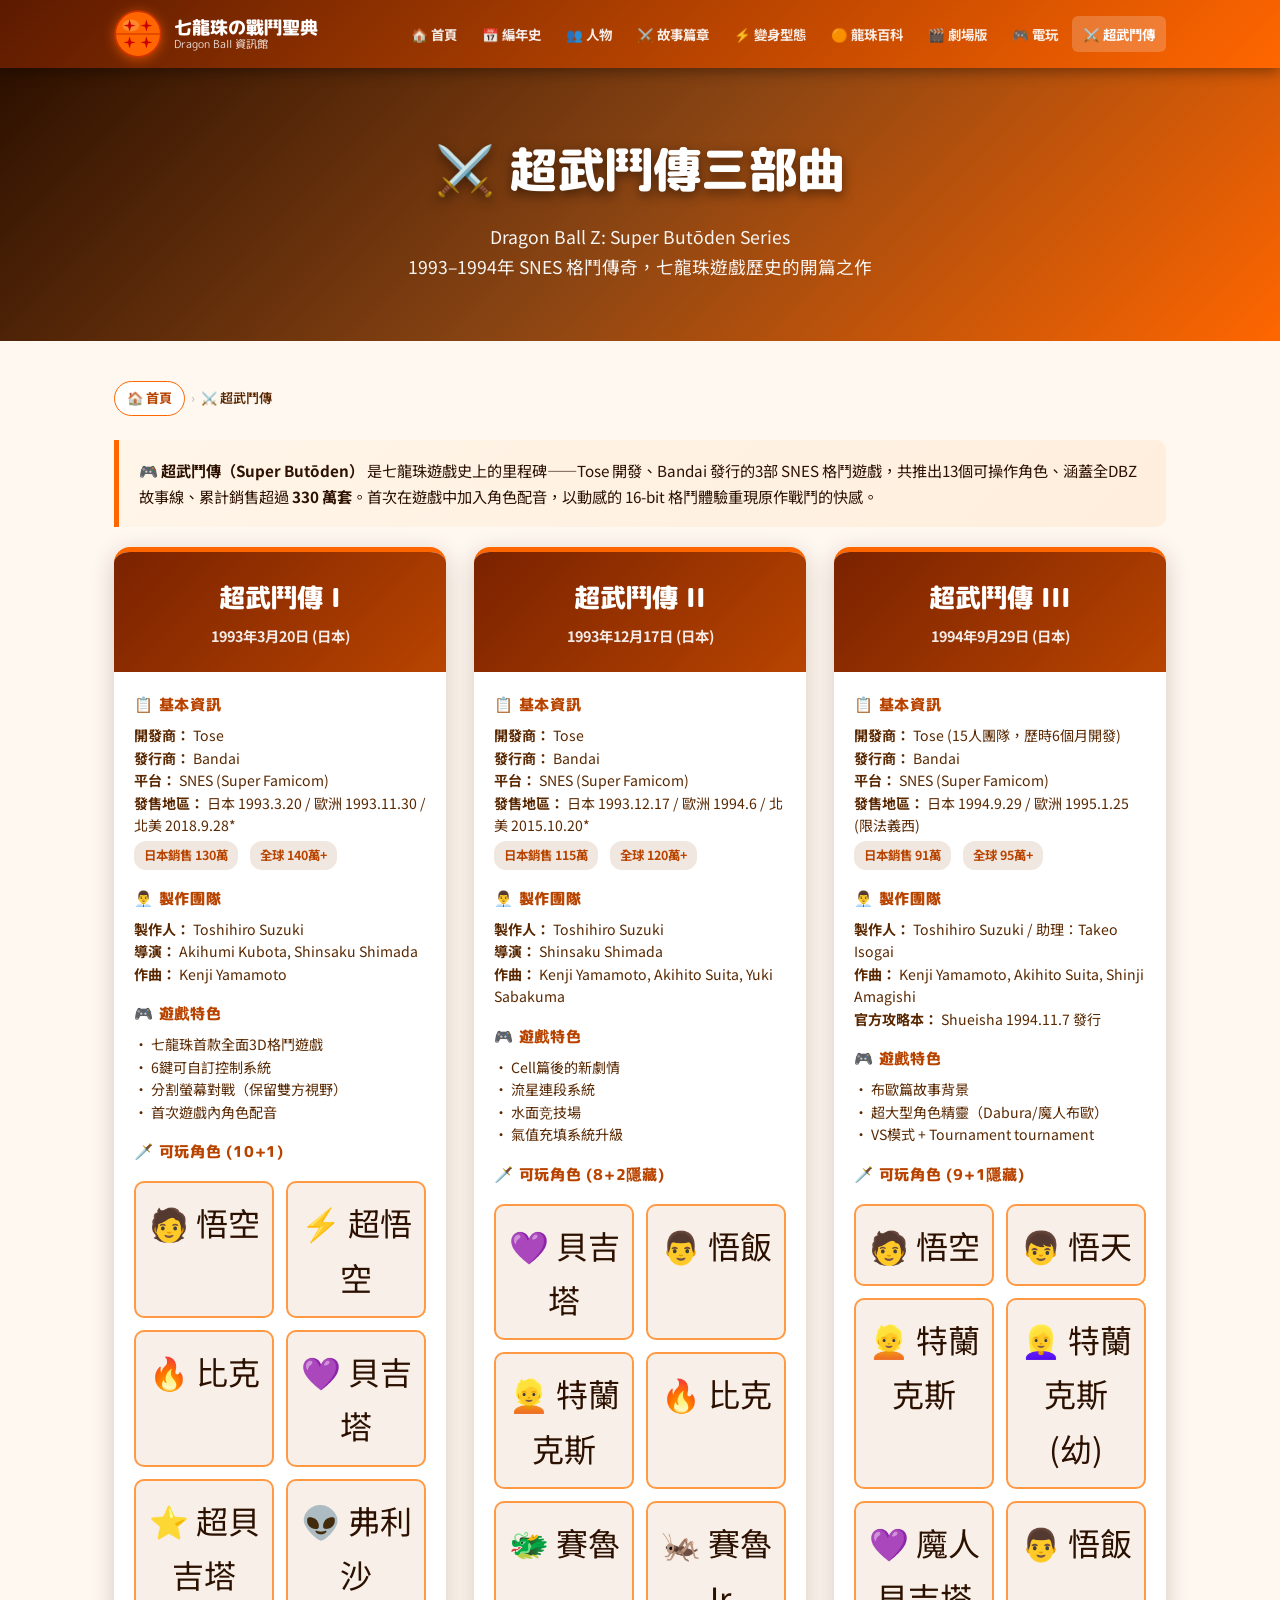
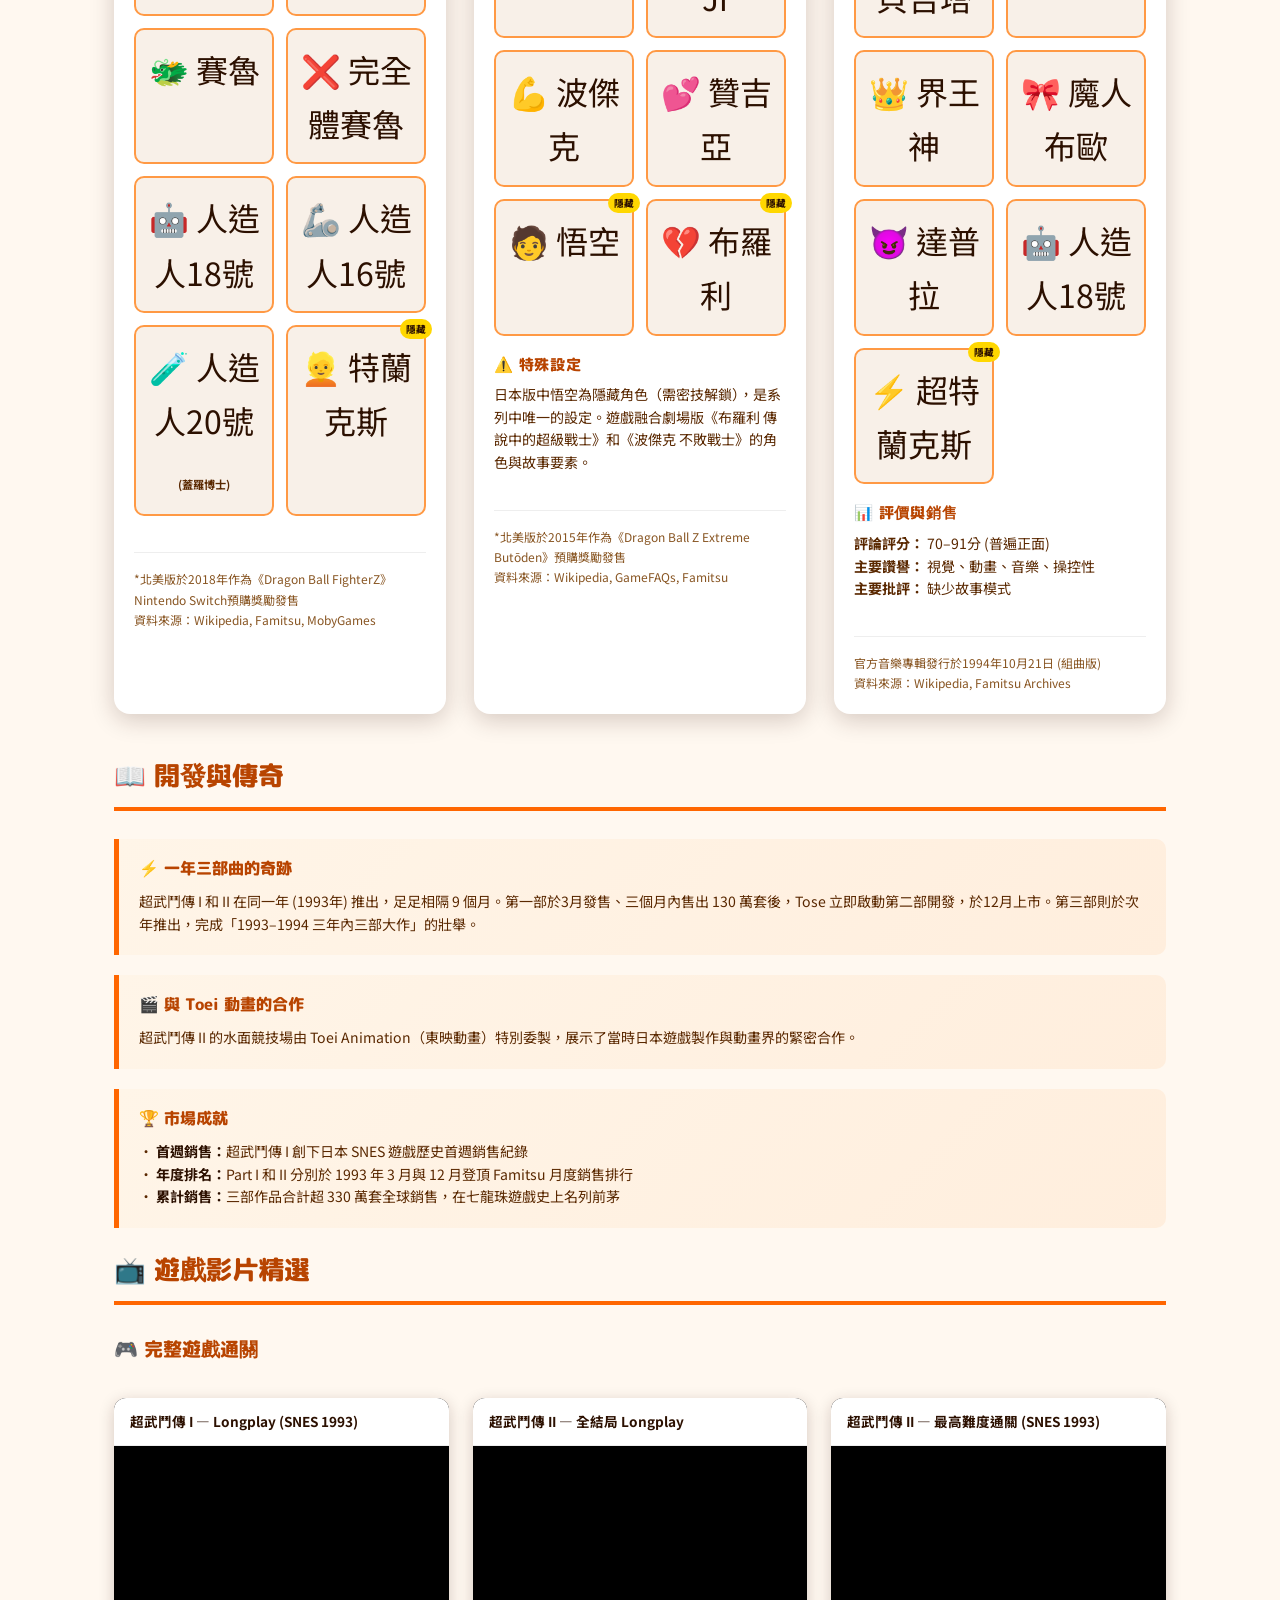
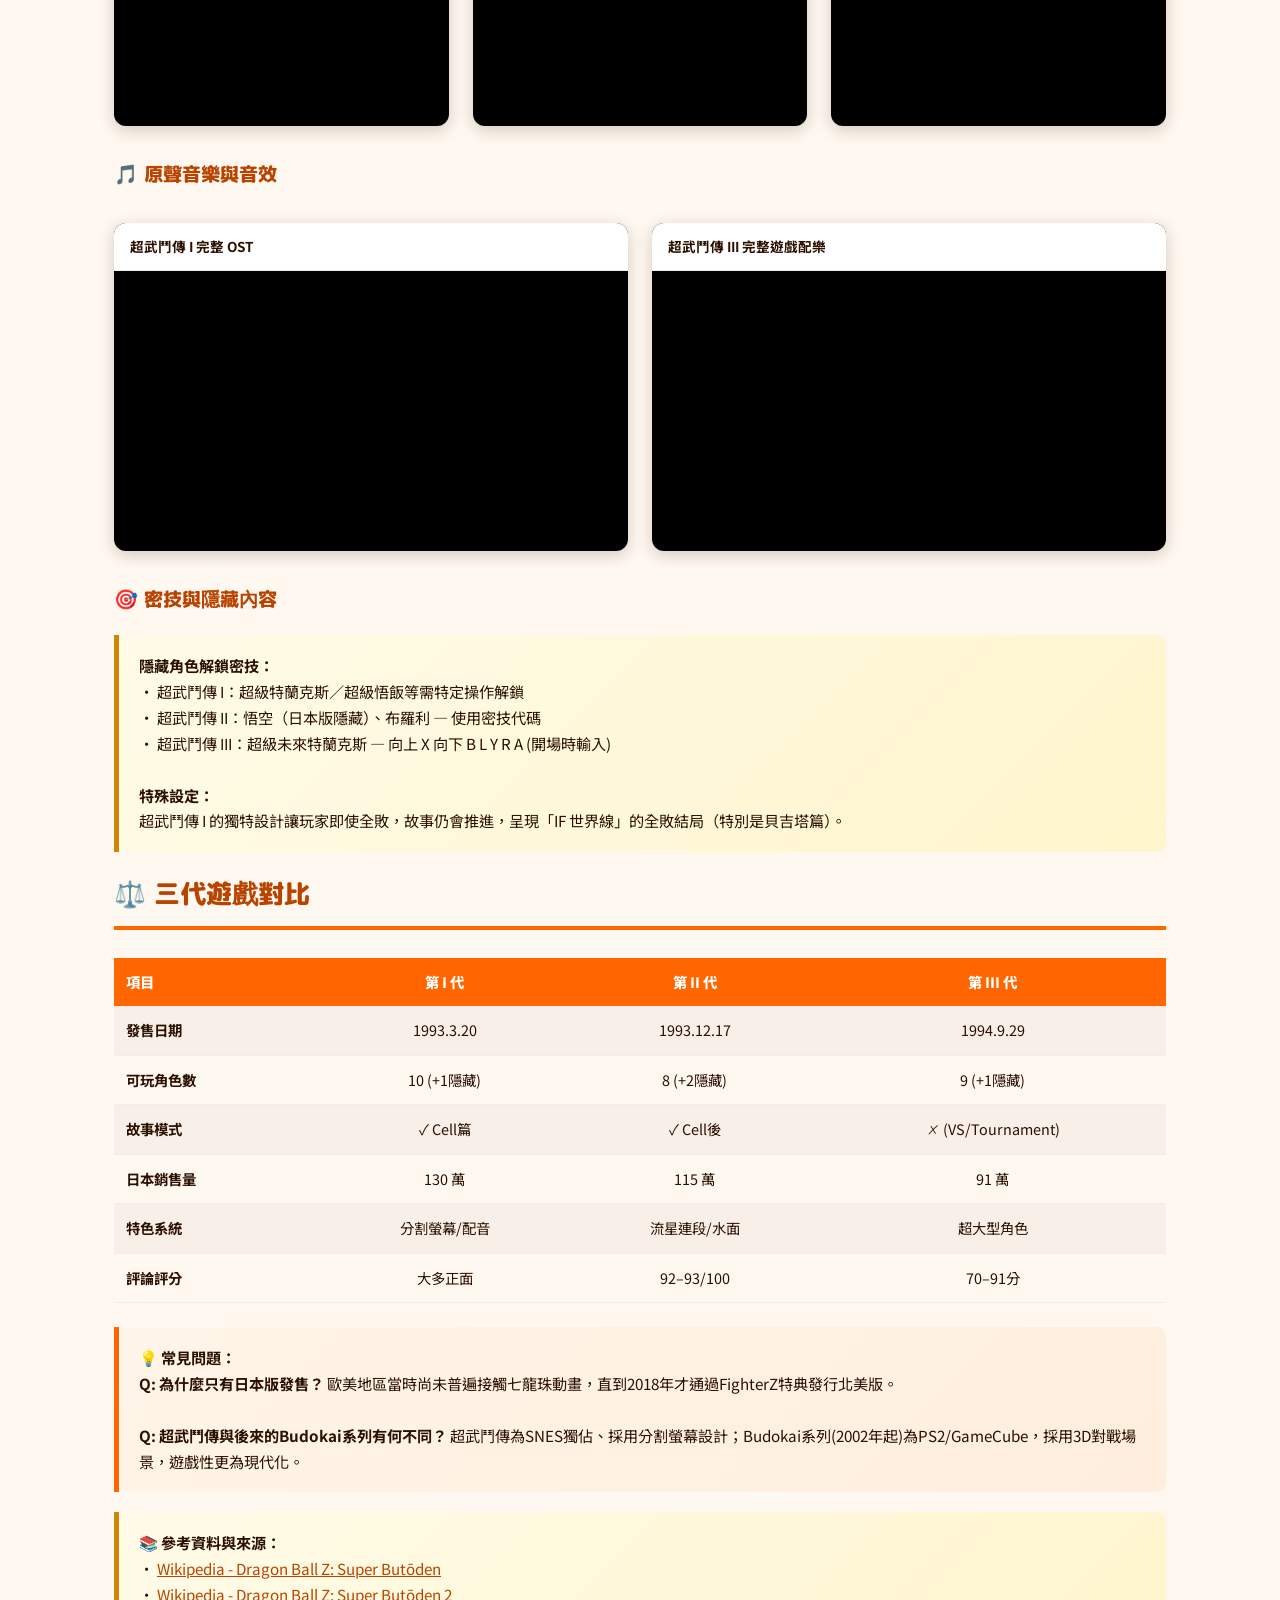
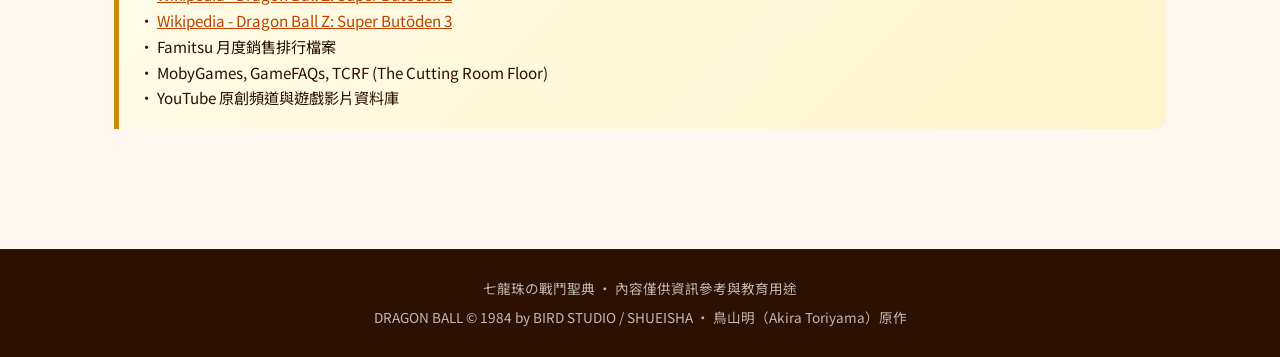
==== butoden.html @ 15d100c4 "Add Super Butōden series page: 超武鬥傳1-3代完整介紹 新增內容： - butoden.html：超武鬥傳三部曲 (I/II/III) 詳細介紹頁面   * 三代遊戲完" ====
<!DOCTYPE html>
<html lang="zh-TW">
<head>
<meta charset="UTF-8">
<link rel="icon" type="image/svg+xml" href="favicon.svg">
<meta name="viewport" content="width=device-width, initial-scale=1.0">
<title>超武鬥傳 · 七龍珠の戰鬥聖典</title>
<link rel="stylesheet" href="css/style.css">
<style>
  .butoden-header {
    background: linear-gradient(135deg, #2c1000 0%, #8B4513 50%, #FF6600 100%);
    padding: 60px 24px;
    text-align: center;
    color: white;
  }

  .butoden-header h1 {
    font-family: 'M PLUS Rounded 1c', sans-serif;
    font-size: 3rem;
    font-weight: 800;
    margin-bottom: 12px;
    text-shadow: 0 4px 12px rgba(0,0,0,0.5);
  }

  .butoden-header p {
    font-size: 1.1rem;
    opacity: 0.95;
    max-width: 700px;
    margin: 0 auto;
  }

  .game-series-grid {
    display: grid;
    grid-template-columns: repeat(auto-fit, minmax(320px, 1fr));
    gap: 28px;
    margin-bottom: 40px;
  }

  .butoden-card {
    background: white;
    border-radius: 16px;
    overflow: hidden;
    box-shadow: 0 6px 24px var(--shadow);
    transition: transform 0.3s, box-shadow 0.3s;
    display: flex;
    flex-direction: column;
    border-top: 5px solid var(--orange);
  }

  .butoden-card:hover {
    transform: translateY(-8px);
    box-shadow: 0 16px 40px var(--shadow-deep);
  }

  .butoden-card-header {
    background: linear-gradient(135deg, var(--orange-deep) 0%, var(--orange-dark) 100%);
    color: white;
    padding: 24px 20px;
    text-align: center;
  }

  .butoden-card-header h2 {
    font-family: 'M PLUS Rounded 1c', sans-serif;
    font-size: 1.6rem;
    font-weight: 800;
    margin-bottom: 4px;
  }

  .butoden-card-year {
    font-size: 0.9rem;
    opacity: 0.9;
    font-weight: 700;
  }

  .butoden-card-body {
    padding: 20px;
    flex: 1;
    display: flex;
    flex-direction: column;
  }

  .card-section {
    margin-bottom: 16px;
  }

  .card-section h3 {
    font-size: 0.95rem;
    font-weight: 800;
    color: var(--orange-dark);
    margin-bottom: 6px;
    text-transform: uppercase;
    letter-spacing: 0.05em;
    font-family: 'M PLUS Rounded 1c', sans-serif;
  }

  .card-section p {
    font-size: 0.88rem;
    color: var(--text-mid);
    line-height: 1.6;
    margin: 0;
  }

  .card-stats {
    display: flex;
    gap: 12px;
    flex-wrap: wrap;
    margin-top: 4px;
  }

  .stat-badge {
    display: inline-block;
    background: #f0e8e0;
    padding: 4px 10px;
    border-radius: 12px;
    font-size: 0.78rem;
    font-weight: 700;
    color: var(--orange-dark);
  }

  .character-grid {
    display: grid;
    grid-template-columns: repeat(auto-fill, minmax(140px, 1fr));
    gap: 12px;
    margin-top: 16px;
  }

  .character-tile {
    background: #f8f0e8;
    border: 2px solid var(--orange-light);
    border-radius: 10px;
    padding: 12px;
    text-align: center;
    font-size: 2rem;
    transition: all 0.2s;
    position: relative;
  }

  .character-tile:hover {
    background: var(--orange-light);
    transform: scale(1.05);
  }

  .character-name {
    font-size: 0.7rem;
    color: var(--text-mid);
    margin-top: 6px;
    font-weight: 700;
    word-break: break-word;
  }

  .hidden-badge {
    position: absolute;
    top: -8px;
    right: -8px;
    background: var(--gold);
    color: #2c1000;
    font-size: 0.6rem;
    padding: 2px 6px;
    border-radius: 10px;
    font-weight: 800;
  }

  .youtube-grid {
    display: grid;
    grid-template-columns: repeat(auto-fit, minmax(300px, 1fr));
    gap: 24px;
    margin: 32px 0;
  }

  .video-frame {
    border-radius: 12px;
    overflow: hidden;
    box-shadow: 0 4px 16px var(--shadow);
    background: #000;
  }

  .video-frame iframe {
    width: 100%;
    height: 280px;
    border: none;
    display: block;
  }

  .video-label {
    background: white;
    padding: 12px 16px;
    font-size: 0.85rem;
    color: var(--text);
    font-weight: 700;
    border-bottom: 1px solid #eee;
  }

  .dev-info {
    background: linear-gradient(135deg, #fff5e8 0%, #ffeedd 100%);
    border-left: 5px solid var(--orange);
    border-radius: 0 10px 10px 0;
    padding: 16px 20px;
    margin: 20px 0;
  }

  .dev-info h3 {
    font-family: 'M PLUS Rounded 1c', sans-serif;
    font-size: 1rem;
    font-weight: 800;
    color: var(--orange-dark);
    margin-bottom: 8px;
  }

  .dev-info p {
    font-size: 0.88rem;
    color: var(--text-mid);
    margin: 4px 0;
    line-height: 1.6;
  }

  .dev-info strong {
    color: var(--text);
  }

  .source-note {
    font-size: 0.75rem;
    color: var(--text-light);
    margin-top: 20px;
    padding-top: 16px;
    border-top: 1px solid #eee;
  }
</style>
</head>
<body>

<header class="site-header">
  <div class="header-inner">
    <a href="index.html" class="site-logo">
      <div class="logo-icon"></div>
      <div class="logo-text">七龍珠の戰鬥聖典<div class="logo-sub">Dragon Ball 資訊館</div></div>
    </a>
    <nav class="site-nav">
      <a href="index.html">🏠 首頁</a>
      <a href="chronicle.html">📅 編年史</a>
      <a href="characters.html">👥 人物</a>
      <a href="saga.html">⚔️ 故事篇章</a>
      <a href="transformations.html">⚡ 變身型態</a>
      <a href="dragonballs.html">🟠 龍珠百科</a>
      <a href="movies.html">🎬 劇場版</a>
      <a href="games.html">🎮 電玩</a>
      <a href="butoden.html" class="active">⚔️ 超武鬥傳</a>
    </nav>
  </div>
</header>

<div class="butoden-header">
  <h1>⚔️ 超武鬥傳三部曲</h1>
  <p>Dragon Ball Z: Super Butōden Series<br>
  1993–1994年 SNES 格鬥傳奇，七龍珠遊戲歷史的開篇之作</p>
</div>

<div class="content-wrap">
  <div class="breadcrumb">
    <a href="index.html">🏠 首頁</a>
    <span class="breadcrumb-sep">›</span>
    <span class="breadcrumb-cur">⚔️ 超武鬥傳</span>
  </div>

  <div class="highlight-box">
    <p>🎮 <strong>超武鬥傳（Super Butōden）</strong> 是七龍珠遊戲史上的里程碑——Tose 開發、Bandai 發行的3部 SNES 格鬥遊戲，共推出13個可操作角色、涵蓋全DBZ故事線、累計銷售超過 <strong>330 萬套</strong>。首次在遊戲中加入角色配音，以動感的 16-bit 格鬥體驗重現原作戰鬥的快感。</p>
  </div>

  <!-- ── 三部曲卡片 ── -->
  <div class="game-series-grid">

    <!-- 超武鬥傳 1 -->
    <div class="butoden-card">
      <div class="butoden-card-header">
        <h2>超武鬥傳 I</h2>
        <div class="butoden-card-year">1993年3月20日 (日本)</div>
      </div>
      <div class="butoden-card-body">

        <div class="card-section">
          <h3>📋 基本資訊</h3>
          <p><strong>開發商：</strong> Tose</p>
          <p><strong>發行商：</strong> Bandai</p>
          <p><strong>平台：</strong> SNES (Super Famicom)</p>
          <p><strong>發售地區：</strong> 日本 1993.3.20 / 歐洲 1993.11.30 / 北美 2018.9.28*</p>
          <div class="card-stats">
            <span class="stat-badge">日本銷售 130萬</span>
            <span class="stat-badge">全球 140萬+</span>
          </div>
        </div>

        <div class="card-section">
          <h3>👨‍💼 製作團隊</h3>
          <p><strong>製作人：</strong> Toshihiro Suzuki</p>
          <p><strong>導演：</strong> Akihumi Kubota, Shinsaku Shimada</p>
          <p><strong>作曲：</strong> Kenji Yamamoto</p>
        </div>

        <div class="card-section">
          <h3>🎮 遊戲特色</h3>
          <p>• 七龍珠首款全面3D格鬥遊戲<br>
          • 6鍵可自訂控制系統<br>
          • 分割螢幕對戰（保留雙方視野）<br>
          • 首次遊戲內角色配音</p>
        </div>

        <div class="card-section">
          <h3>🗡️ 可玩角色 (10+1)</h3>
          <div class="character-grid">
            <div class="character-tile">🧑 悟空</div>
            <div class="character-tile">⚡ 超悟空</div>
            <div class="character-tile">🔥 比克</div>
            <div class="character-tile">💜 貝吉塔</div>
            <div class="character-tile">⭐ 超貝吉塔</div>
            <div class="character-tile">👽 弗利沙</div>
            <div class="character-tile">🐲 賽魯</div>
            <div class="character-tile">❌ 完全體賽魯</div>
            <div class="character-tile">🤖 人造人18號</div>
            <div class="character-tile">🦾 人造人16號</div>
            <div class="character-tile">🧪 人造人20號<br><span class="character-name">(蓋羅博士)</span></div>
            <div class="character-tile" style="position: relative;">
              👱 特蘭克斯
              <span class="hidden-badge">隱藏</span>
            </div>
          </div>
        </div>

        <div class="source-note">
          *北美版於2018年作為《Dragon Ball FighterZ》Nintendo Switch預購獎勵發售<br>
          資料來源：Wikipedia, Famitsu, MobyGames
        </div>
      </div>
    </div>

    <!-- 超武鬥傳 2 -->
    <div class="butoden-card">
      <div class="butoden-card-header">
        <h2>超武鬥傳 II</h2>
        <div class="butoden-card-year">1993年12月17日 (日本)</div>
      </div>
      <div class="butoden-card-body">

        <div class="card-section">
          <h3>📋 基本資訊</h3>
          <p><strong>開發商：</strong> Tose</p>
          <p><strong>發行商：</strong> Bandai</p>
          <p><strong>平台：</strong> SNES (Super Famicom)</p>
          <p><strong>發售地區：</strong> 日本 1993.12.17 / 歐洲 1994.6 / 北美 2015.10.20*</p>
          <div class="card-stats">
            <span class="stat-badge">日本銷售 115萬</span>
            <span class="stat-badge">全球 120萬+</span>
          </div>
        </div>

        <div class="card-section">
          <h3>👨‍💼 製作團隊</h3>
          <p><strong>製作人：</strong> Toshihiro Suzuki</p>
          <p><strong>導演：</strong> Shinsaku Shimada</p>
          <p><strong>作曲：</strong> Kenji Yamamoto, Akihito Suita, Yuki Sabakuma</p>
        </div>

        <div class="card-section">
          <h3>🎮 遊戲特色</h3>
          <p>• Cell篇後的新劇情<br>
          • 流星連段系統<br>
          • 水面竞技場<br>
          • 氣值充填系統升級</p>
        </div>

        <div class="card-section">
          <h3>🗡️ 可玩角色 (8+2隱藏)</h3>
          <div class="character-grid">
            <div class="character-tile">💜 貝吉塔</div>
            <div class="character-tile">👨 悟飯</div>
            <div class="character-tile">👱 特蘭克斯</div>
            <div class="character-tile">🔥 比克</div>
            <div class="character-tile">🐲 賽魯</div>
            <div class="character-tile">🦗 賽魯Jr</div>
            <div class="character-tile">💪 波傑克</div>
            <div class="character-tile">💕 贊吉亞</div>
            <div class="character-tile" style="position: relative;">
              🧑 悟空
              <span class="hidden-badge">隱藏</span>
            </div>
            <div class="character-tile" style="position: relative;">
              💔 布羅利
              <span class="hidden-badge">隱藏</span>
            </div>
          </div>
        </div>

        <div class="card-section">
          <h3>⚠️ 特殊設定</h3>
          <p>日本版中悟空為隱藏角色（需密技解鎖），是系列中唯一的設定。遊戲融合劇場版《布羅利 傳說中的超級戰士》和《波傑克 不敗戰士》的角色與故事要素。</p>
        </div>

        <div class="source-note">
          *北美版於2015年作為《Dragon Ball Z Extreme Butōden》預購獎勵發售<br>
          資料來源：Wikipedia, GameFAQs, Famitsu
        </div>
      </div>
    </div>

    <!-- 超武鬥傳 3 -->
    <div class="butoden-card">
      <div class="butoden-card-header">
        <h2>超武鬥傳 III</h2>
        <div class="butoden-card-year">1994年9月29日 (日本)</div>
      </div>
      <div class="butoden-card-body">

        <div class="card-section">
          <h3>📋 基本資訊</h3>
          <p><strong>開發商：</strong> Tose (15人團隊，歷時6個月開發)</p>
          <p><strong>發行商：</strong> Bandai</p>
          <p><strong>平台：</strong> SNES (Super Famicom)</p>
          <p><strong>發售地區：</strong> 日本 1994.9.29 / 歐洲 1995.1.25 (限法義西)</p>
          <div class="card-stats">
            <span class="stat-badge">日本銷售 91萬</span>
            <span class="stat-badge">全球 95萬+</span>
          </div>
        </div>

        <div class="card-section">
          <h3>👨‍💼 製作團隊</h3>
          <p><strong>製作人：</strong> Toshihiro Suzuki / 助理：Takeo Isogai</p>
          <p><strong>作曲：</strong> Kenji Yamamoto, Akihito Suita, Shinji Amagishi</p>
          <p><strong>官方攻略本：</strong> Shueisha 1994.11.7 發行</p>
        </div>

        <div class="card-section">
          <h3>🎮 遊戲特色</h3>
          <p>• 布歐篇故事背景<br>
          • 超大型角色精靈（Dabura/魔人布歐）<br>
          • VS模式 + Tournament tournament</p>
        </div>

        <div class="card-section">
          <h3>🗡️ 可玩角色 (9+1隱藏)</h3>
          <div class="character-grid">
            <div class="character-tile">🧑 悟空</div>
            <div class="character-tile">👦 悟天</div>
            <div class="character-tile">👱 特蘭克斯</div>
            <div class="character-tile">👱‍♀️ 特蘭克斯(幼)</div>
            <div class="character-tile">💜 魔人貝吉塔</div>
            <div class="character-tile">👨 悟飯</div>
            <div class="character-tile">👑 界王神</div>
            <div class="character-tile">🎀 魔人布歐</div>
            <div class="character-tile">😈 達普拉</div>
            <div class="character-tile">🤖 人造人18號</div>
            <div class="character-tile" style="position: relative;">
              ⚡ 超特蘭克斯
              <span class="hidden-badge">隱藏</span>
            </div>
          </div>
        </div>

        <div class="card-section">
          <h3>📊 評價與銷售</h3>
          <p><strong>評論評分：</strong> 70–91分 (普遍正面)<br>
          <strong>主要讚譽：</strong> 視覺、動畫、音樂、操控性<br>
          <strong>主要批評：</strong> 缺少故事模式</p>
        </div>

        <div class="source-note">
          官方音樂專輯發行於1994年10月21日 (組曲版)</br>
          資料來源：Wikipedia, Famitsu Archives
        </div>
      </div>
    </div>

  </div>

  <!-- ── 開發歷史 ── -->
  <h2 class="section-title">📖 開發與傳奇</h2>

  <div class="dev-info">
    <h3>⚡ 一年三部曲的奇跡</h3>
    <p>超武鬥傳 I 和 II 在同一年 (1993年) 推出，足足相隔 9 個月。第一部於3月發售、三個月內售出 130 萬套後，Tose 立即啟動第二部開發，於12月上市。第三部則於次年推出，完成「1993–1994 三年內三部大作」的壯舉。</p>
  </div>

  <div class="dev-info">
    <h3>🎬 與 Toei 動畫的合作</h3>
    <p>超武鬥傳 II 的水面競技場由 Toei Animation（東映動畫）特別委製，展示了當時日本遊戲製作與動畫界的緊密合作。</p>
  </div>

  <div class="dev-info">
    <h3>🏆 市場成就</h3>
    <p>• <strong>首週銷售：</strong>超武鬥傳 I 創下日本 SNES 遊戲歷史首週銷售紀錄<br>
    • <strong>年度排名：</strong>Part I 和 II 分別於 1993 年 3 月與 12 月登頂 Famitsu 月度銷售排行<br>
    • <strong>累計銷售：</strong>三部作品合計超 330 萬套全球銷售，在七龍珠遊戲史上名列前茅</p>
  </div>

  <!-- ── YouTube 內容集錦 ── -->
  <h2 class="section-title">📺 遊戲影片精選</h2>

  <h3 style="color: var(--orange-dark); margin-top: 24px; margin-bottom: 20px; font-size: 1.2rem; font-weight: 800; font-family: 'M PLUS Rounded 1c', sans-serif;">🎮 完整遊戲通關</h3>
  <div class="youtube-grid">
    <div class="video-frame">
      <div class="video-label">超武鬥傳 I — Longplay (SNES 1993)</div>
      <iframe src="https://www.youtube.com/embed/hd9WpIw0m4A" allowfullscreen="" loading="lazy"></iframe>
    </div>
    <div class="video-frame">
      <div class="video-label">超武鬥傳 II — 全結局 Longplay</div>
      <iframe src="https://www.youtube.com/embed/OfUMkjT5rdw" allowfullscreen="" loading="lazy"></iframe>
    </div>
    <div class="video-frame">
      <div class="video-label">超武鬥傳 II — 最高難度通關 (SNES 1993)</div>
      <iframe src="https://www.youtube.com/embed/Cqp5C5POeCw" allowfullscreen="" loading="lazy"></iframe>
    </div>
  </div>

  <h3 style="color: var(--orange-dark); margin-top: 32px; margin-bottom: 20px; font-size: 1.2rem; font-weight: 800; font-family: 'M PLUS Rounded 1c', sans-serif;">🎵 原聲音樂與音效</h3>
  <div class="youtube-grid">
    <div class="video-frame">
      <div class="video-label">超武鬥傳 I 完整 OST</div>
      <iframe src="https://www.youtube.com/embed/vi3HpzX1uLI" allowfullscreen="" loading="lazy"></iframe>
    </div>
    <div class="video-frame">
      <div class="video-label">超武鬥傳 III 完整遊戲配樂</div>
      <iframe src="https://www.youtube.com/playlist?list=PLhPt7n-ALrSAY9E5TZO50PSIAXJHujbZs" allowfullscreen="" loading="lazy"></iframe>
    </div>
  </div>

  <h3 style="color: var(--orange-dark); margin-top: 32px; margin-bottom: 20px; font-size: 1.2rem; font-weight: 800; font-family: 'M PLUS Rounded 1c', sans-serif;">🎯 密技與隱藏內容</h3>
  <div class="highlight-box gold">
    <p><strong>隱藏角色解鎖密技：</strong><br>
    • 超武鬥傳 I：超級特蘭克斯／超級悟飯等需特定操作解鎖<br>
    • 超武鬥傳 II：悟空（日本版隱藏）、布羅利 — 使用密技代碼<br>
    • 超武鬥傳 III：超級未來特蘭克斯 — 向上 X 向下 B L Y R A (開場時輸入)<br><br>
    <strong>特殊設定：</strong><br>
    超武鬥傳 I 的獨特設計讓玩家即使全敗，故事仍會推進，呈現「IF 世界線」的全敗結局（特別是貝吉塔篇）。</p>
  </div>

  <!-- ── 遊戲對比表 ── -->
  <h2 class="section-title">⚖️ 三代遊戲對比</h2>

  <div style="overflow-x: auto; margin: 24px 0;">
    <table style="width: 100%; border-collapse: collapse; font-size: 0.9rem;">
      <thead>
        <tr style="background: var(--orange); color: white;">
          <th style="padding: 12px; text-align: left; font-weight: 800;">項目</th>
          <th style="padding: 12px; text-align: center; font-weight: 800;">第 I 代</th>
          <th style="padding: 12px; text-align: center; font-weight: 800;">第 II 代</th>
          <th style="padding: 12px; text-align: center; font-weight: 800;">第 III 代</th>
        </tr>
      </thead>
      <tbody>
        <tr style="background: #f8f0e8; border-bottom: 1px solid #eee;">
          <td style="padding: 12px;"><strong>發售日期</strong></td>
          <td style="padding: 12px; text-align: center;">1993.3.20</td>
          <td style="padding: 12px; text-align: center;">1993.12.17</td>
          <td style="padding: 12px; text-align: center;">1994.9.29</td>
        </tr>
        <tr style="border-bottom: 1px solid #eee;">
          <td style="padding: 12px;"><strong>可玩角色數</strong></td>
          <td style="padding: 12px; text-align: center;">10 (+1隱藏)</td>
          <td style="padding: 12px; text-align: center;">8 (+2隱藏)</td>
          <td style="padding: 12px; text-align: center;">9 (+1隱藏)</td>
        </tr>
        <tr style="background: #f8f0e8; border-bottom: 1px solid #eee;">
          <td style="padding: 12px;"><strong>故事模式</strong></td>
          <td style="padding: 12px; text-align: center;">✓ Cell篇</td>
          <td style="padding: 12px; text-align: center;">✓ Cell後</td>
          <td style="padding: 12px; text-align: center;">✗ (VS/Tournament)</td>
        </tr>
        <tr style="border-bottom: 1px solid #eee;">
          <td style="padding: 12px;"><strong>日本銷售量</strong></td>
          <td style="padding: 12px; text-align: center;">130 萬</td>
          <td style="padding: 12px; text-align: center;">115 萬</td>
          <td style="padding: 12px; text-align: center;">91 萬</td>
        </tr>
        <tr style="background: #f8f0e8; border-bottom: 1px solid #eee;">
          <td style="padding: 12px;"><strong>特色系統</strong></td>
          <td style="padding: 12px; text-align: center;">分割螢幕/配音</td>
          <td style="padding: 12px; text-align: center;">流星連段/水面</td>
          <td style="padding: 12px; text-align: center;">超大型角色</td>
        </tr>
        <tr style="border-bottom: 1px solid #eee;">
          <td style="padding: 12px;"><strong>評論評分</strong></td>
          <td style="padding: 12px; text-align: center;">大多正面</td>
          <td style="padding: 12px; text-align: center;">92–93/100</td>
          <td style="padding: 12px; text-align: center;">70–91分</td>
        </tr>
      </tbody>
    </table>
  </div>

  <div class="highlight-box">
    <p>💡 <strong>常見問題：</strong><br>
    <strong>Q: 為什麼只有日本版發售？</strong> 歐美地區當時尚未普遍接觸七龍珠動畫，直到2018年才通過FighterZ特典發行北美版。<br><br>
    <strong>Q: 超武鬥傳與後來的Budokai系列有何不同？</strong> 超武鬥傳為SNES獨佔、採用分割螢幕設計；Budokai系列(2002年起)為PS2/GameCube，採用3D對戰場景，遊戲性更為現代化。</p>
  </div>

  <div class="highlight-box gold">
    <p>📚 <strong>參考資料與來源：</strong><br>
    • <a href="https://en.wikipedia.org/wiki/Dragon_Ball_Z:_Super_But%C5%8Dden" target="_blank" style="color: var(--orange-dark); text-decoration: underline;">Wikipedia - Dragon Ball Z: Super Butōden</a><br>
    • <a href="https://en.wikipedia.org/wiki/Dragon_Ball_Z:_Super_But%C5%8Dden_2" target="_blank" style="color: var(--orange-dark); text-decoration: underline;">Wikipedia - Dragon Ball Z: Super Butōden 2</a><br>
    • <a href="https://en.wikipedia.org/wiki/Dragon_Ball_Z:_Super_But%C5%8Dden_3" target="_blank" style="color: var(--orange-dark); text-decoration: underline;">Wikipedia - Dragon Ball Z: Super Butōden 3</a><br>
    • Famitsu 月度銷售排行檔案<br>
    • MobyGames, GameFAQs, TCRF (The Cutting Room Floor)<br>
    • YouTube 原創頻道與遊戲影片資料庫</p>
  </div>

</div><!-- end content-wrap -->

<footer>
  <p>七龍珠の戰鬥聖典 · 內容僅供資訊參考與教育用途</p>
  <p style="margin-top:6px">DRAGON BALL © 1984 by BIRD STUDIO / SHUEISHA · 鳥山明（Akira Toriyama）原作</p>
</footer>
</body>
</html>
---- css/style.css ----
@import url('https://fonts.googleapis.com/css2?family=M+PLUS+Rounded+1c:wght@400;700;800&family=Noto+Sans+TC:wght@300;400;700&display=swap');

:root {
  --orange: #FF6600;
  --orange-dark: #B84400;
  --orange-light: #FF9944;
  --orange-deep: #7A2200;
  --gold: #FFD700;
  --gold-dark: #CC8800;
  --red-btn: #CC2200;
  --ki-blue: #2299FF;
  --space-bg: #0A0014;
  --cream: #FFF8F0;
  --card-bg: #ffffff;
  --text: #2c1000;
  --text-mid: #5a2800;
  --text-light: #885522;
  --white: #ffffff;
  --shadow: rgba(44, 16, 0, 0.2);
  --shadow-deep: rgba(44, 16, 0, 0.45);
  --orange-glow: rgba(255, 102, 0, 0.5);
}

* { margin: 0; padding: 0; box-sizing: border-box; }

body {
  font-family: 'Noto Sans TC', 'M PLUS Rounded 1c', 'Microsoft JhengHei', sans-serif;
  background-color: var(--cream);
  color: var(--text);
  line-height: 1.7;
}

a { color: var(--orange-dark); text-decoration: none; }
a:hover { color: var(--orange); }

/* ── HEADER / NAV ─────────────────────────── */
.site-header {
  background: linear-gradient(135deg, #5c1a00 0%, var(--orange-dark) 55%, var(--orange) 100%);
  padding: 0;
  position: sticky;
  top: 0;
  z-index: 100;
  box-shadow: 0 3px 14px rgba(0,0,0,0.4);
}

.header-inner {
  max-width: 1100px;
  margin: 0 auto;
  display: flex;
  align-items: center;
  justify-content: space-between;
  padding: 0 24px;
}

.site-logo {
  display: flex;
  align-items: center;
  gap: 12px;
  padding: 10px 0;
  text-decoration: none;
}

.logo-icon {
  width: 48px;
  height: 48px;
  background-image: url('../favicon.svg');
  background-size: contain;
  background-position: center;
  background-repeat: no-repeat;
  flex-shrink: 0;
  filter: drop-shadow(0 2px 6px rgba(255,100,0,0.6));
}

.logo-text {
  font-family: 'M PLUS Rounded 1c', sans-serif;
  font-weight: 800;
  color: white;
  font-size: 1.15rem;
  line-height: 1.2;
}

.logo-sub {
  font-size: 0.7rem;
  opacity: 0.85;
  font-weight: 400;
}

.site-nav {
  display: flex;
  flex-wrap: wrap;
  gap: 3px;
}

.site-nav a {
  color: rgba(255,255,255,0.9);
  padding: 7px 11px;
  border-radius: 6px;
  font-size: 0.84rem;
  font-weight: 700;
  transition: all 0.2s;
  white-space: nowrap;
}

.site-nav a:hover, .site-nav a.active {
  background: rgba(255,255,255,0.2);
  color: white;
}

/* ── PAGE HERO ─────────────────────────────── */
.page-hero {
  background: linear-gradient(135deg, var(--orange) 0%, var(--orange-dark) 100%);
  color: white;
  text-align: center;
  padding: 48px 24px 40px;
}

.page-hero h1 {
  font-family: 'M PLUS Rounded 1c', sans-serif;
  font-size: 2.2rem;
  font-weight: 800;
  margin-bottom: 10px;
}

.page-hero p {
  font-size: 1rem;
  opacity: 0.9;
  max-width: 600px;
  margin: 0 auto;
}

/* ── MAIN CONTENT ──────────────────────────── */
.content-wrap {
  max-width: 1100px;
  margin: 0 auto;
  padding: 40px 24px;
}

/* ── BREADCRUMB ─────────────────────────────── */
.breadcrumb {
  display: flex;
  align-items: center;
  gap: 6px;
  font-size: 0.82rem;
  color: var(--text-light);
  margin-bottom: 24px;
}
.breadcrumb a {
  color: var(--orange-dark);
  font-weight: 700;
  display: flex;
  align-items: center;
  gap: 4px;
  padding: 5px 12px;
  border-radius: 20px;
  border: 1.5px solid var(--orange);
  transition: all 0.18s;
  background: white;
  text-decoration: none;
}
.breadcrumb a:hover {
  background: var(--orange);
  color: white;
  border-color: var(--orange);
}
.breadcrumb-sep { color: #bbb; }
.breadcrumb-cur { color: var(--text-mid); font-weight: 600; }

/* ── INDEX NAV CARDS ───────────────────────── */
.section-intro {
  text-align: center;
  padding: 28px 0 32px;
}

.section-intro h2 {
  font-family: 'M PLUS Rounded 1c', sans-serif;
  font-size: 1.6rem;
  font-weight: 800;
  color: var(--orange-dark);
  margin-bottom: 8px;
}

.section-intro p {
  color: var(--text-mid);
  max-width: 520px;
  margin: 0 auto;
}

.nav-cards {
  display: grid;
  grid-template-columns: repeat(auto-fit, minmax(220px, 1fr));
  gap: 20px;
  margin-bottom: 40px;
}

.nav-card {
  background: white;
  border-radius: 14px;
  padding: 24px 20px;
  text-align: center;
  box-shadow: 0 4px 16px var(--shadow);
  border: 2px solid transparent;
  transition: all 0.25s;
  text-decoration: none;
  color: var(--text);
  display: block;
}

.nav-card:hover {
  border-color: var(--orange);
  transform: translateY(-4px);
  box-shadow: 0 8px 24px var(--shadow-deep);
  color: var(--text);
}

.nav-card-icon { font-size: 2.8rem; margin-bottom: 10px; display: block; }

.nav-card h3 {
  font-family: 'M PLUS Rounded 1c', sans-serif;
  font-weight: 800;
  font-size: 1.05rem;
  color: var(--orange-dark);
  margin-bottom: 8px;
}

.nav-card p {
  font-size: 0.85rem;
  color: var(--text-light);
  line-height: 1.5;
}

/* ── TIMELINE ──────────────────────────────── */
.timeline-wrap {
  position: relative;
  padding-left: 40px;
}

.timeline-wrap::before {
  content: '';
  position: absolute;
  left: 14px;
  top: 0;
  bottom: 0;
  width: 4px;
  background: linear-gradient(180deg, var(--orange) 0%, var(--orange-dark) 100%);
  border-radius: 4px;
}

.timeline-item {
  position: relative;
  margin-bottom: 32px;
}

.timeline-dot {
  position: absolute;
  left: -34px;
  top: 4px;
  width: 20px;
  height: 20px;
  border-radius: 50%;
  background: white;
  border: 4px solid var(--orange);
  z-index: 2;
}

.timeline-item.major .timeline-dot {
  border-color: var(--gold);
  background: var(--gold);
  width: 24px;
  height: 24px;
  left: -36px;
  top: 2px;
}

.timeline-year {
  font-family: 'M PLUS Rounded 1c', sans-serif;
  font-size: 1.1rem;
  font-weight: 800;
  color: var(--orange-dark);
  margin-bottom: 4px;
}

.timeline-item.major .timeline-year {
  color: var(--gold-dark);
  font-size: 1.2rem;
}

.timeline-content {
  background: white;
  border-radius: 10px;
  padding: 16px 20px;
  box-shadow: 0 2px 10px var(--shadow);
  border-left: 4px solid var(--orange);
}

.timeline-item.major .timeline-content {
  border-left-color: var(--gold-dark);
  background: linear-gradient(135deg, #fffbf0 0%, white 100%);
}

.timeline-content h3 {
  font-family: 'M PLUS Rounded 1c', sans-serif;
  font-weight: 700;
  font-size: 1rem;
  color: var(--text);
  margin-bottom: 6px;
}

.timeline-content p {
  font-size: 0.9rem;
  color: var(--text-mid);
  line-height: 1.65;
}

.timeline-era {
  font-family: 'M PLUS Rounded 1c', sans-serif;
  font-size: 0.8rem;
  font-weight: 800;
  color: white;
  background: var(--orange);
  padding: 4px 14px;
  border-radius: 20px;
  display: inline-block;
  margin-bottom: 20px;
}

/* ── SECTION HEADING ───────────────────────── */
.section-title {
  font-family: 'M PLUS Rounded 1c', sans-serif;
  font-size: 1.6rem;
  font-weight: 800;
  color: var(--orange-dark);
  padding-bottom: 10px;
  border-bottom: 4px solid var(--orange);
  margin-bottom: 28px;
  display: flex;
  align-items: center;
  gap: 10px;
}

/* ── CHARACTER CARDS ───────────────────────── */
.char-grid {
  display: grid;
  grid-template-columns: repeat(auto-fill, minmax(250px, 1fr));
  gap: 24px;
  margin-bottom: 40px;
}

@keyframes card-in {
  from { opacity: 0; transform: translateY(20px); }
  to   { opacity: 1; transform: translateY(0); }
}

.char-card {
  background: white;
  border-radius: 20px;
  overflow: hidden;
  box-shadow: 0 4px 24px var(--shadow);
  transition: transform 0.28s cubic-bezier(.34,1.4,.64,1), box-shadow 0.28s;
  display: flex;
  flex-direction: column;
  animation: card-in 0.45s ease both;
}
.char-card:nth-child(2) { animation-delay: 0.05s; }
.char-card:nth-child(3) { animation-delay: 0.10s; }
.char-card:nth-child(4) { animation-delay: 0.15s; }
.char-card:nth-child(5) { animation-delay: 0.20s; }
.char-card:nth-child(6) { animation-delay: 0.25s; }
.char-card:hover {
  transform: translateY(-8px) scale(1.012);
  box-shadow: 0 18px 40px var(--shadow-deep);
}

.char-img-wrap {
  height: 200px;
  display: flex;
  align-items: center;
  justify-content: center;
  font-size: 6rem;
  position: relative;
  overflow: hidden;
}

.char-body { padding: 18px 20px 20px; flex: 1; display: flex; flex-direction: column; }

.char-name-jp {
  font-size: 0.74rem;
  color: var(--text-light);
  margin-bottom: 2px;
}

.char-card h3 {
  font-family: 'M PLUS Rounded 1c', sans-serif;
  font-size: 1.2rem;
  font-weight: 800;
  color: var(--text);
  margin-bottom: 6px;
}

.char-role {
  font-size: 0.78rem;
  color: white;
  padding: 2px 10px;
  border-radius: 20px;
  display: inline-block;
  margin-bottom: 10px;
  font-weight: 700;
}

.char-desc {
  font-size: 0.85rem;
  color: var(--text-mid);
  line-height: 1.65;
  flex: 1;
}

.char-facts {
  margin-top: 12px;
  padding-top: 12px;
  border-top: 1px solid #eee;
}

.char-fact {
  display: flex;
  font-size: 0.8rem;
  padding: 3px 0;
  gap: 8px;
}

.char-fact-label {
  color: var(--text-light);
  min-width: 55px;
  font-weight: 700;
}

.char-fact-val { color: var(--text-mid); }

/* character avatar background colours */
.bg-goku       { background: linear-gradient(160deg, #fff0b8 0%, #FFD700 100%); }
.bg-vegeta     { background: linear-gradient(160deg, #c0c8e8 0%, #6680c0 100%); }
.bg-gohan      { background: linear-gradient(160deg, #c8f0d0 0%, #66bb88 100%); }
.bg-piccolo    { background: linear-gradient(160deg, #a8dda0 0%, #227733 100%); }
.bg-krillin    { background: linear-gradient(160deg, #ffe8b8 0%, #ffbb44 100%); }
.bg-bulma      { background: linear-gradient(160deg, #b8d8ff 0%, #5599ee 100%); }
.bg-frieza     { background: linear-gradient(160deg, #e8d0ff 0%, #aa55ee 100%); }
.bg-cell       { background: linear-gradient(160deg, #c0f0c8 0%, #338855 100%); }
.bg-buu        { background: linear-gradient(160deg, #ffcce0 0%, #ff77aa 100%); }
.bg-beerus     { background: linear-gradient(160deg, #ddc0ff 0%, #8833cc 100%); }
.bg-whis       { background: linear-gradient(160deg, #e0f0ff 0%, #99ccff 100%); }
.bg-trunks     { background: linear-gradient(160deg, #e0c8ff 0%, #9966cc 100%); }
.bg-goten      { background: linear-gradient(160deg, #ffe8c0 0%, #ffaa44 100%); }
.bg-android    { background: linear-gradient(160deg, #d0e8f8 0%, #5588aa 100%); }
.bg-chichi     { background: linear-gradient(160deg, #ffd0b8 0%, #ff8855 100%); }

/* ── CARDS (sagas, movies, etc.) ───────────── */
.grid-cards {
  display: grid;
  grid-template-columns: repeat(auto-fill, minmax(300px, 1fr));
  gap: 24px;
  margin-bottom: 40px;
}

.info-card {
  background: white;
  border-radius: 14px;
  overflow: hidden;
  box-shadow: 0 4px 16px var(--shadow);
  transition: transform 0.2s, box-shadow 0.2s;
  display: flex;
  flex-direction: column;
}

.info-card:hover {
  transform: translateY(-4px);
  box-shadow: 0 10px 28px var(--shadow-deep);
}

.info-card-header {
  padding: 20px 22px 16px;
  display: flex;
  align-items: flex-start;
  gap: 14px;
}

.info-card-icon {
  font-size: 2.8rem;
  flex-shrink: 0;
  line-height: 1;
}

.info-card-header h3 {
  font-family: 'M PLUS Rounded 1c', sans-serif;
  font-size: 1.1rem;
  font-weight: 800;
  color: var(--text);
  margin-bottom: 4px;
  line-height: 1.3;
}

.info-card-sub {
  font-size: 0.8rem;
  color: var(--text-light);
}

.info-card-body {
  padding: 0 22px 20px;
  flex: 1;
}

.info-card-body p {
  font-size: 0.88rem;
  color: var(--text-mid);
  line-height: 1.65;
}

.info-card-footer {
  padding: 12px 22px;
  border-top: 1px solid #f0e8e0;
  display: flex;
  gap: 6px;
  flex-wrap: wrap;
}

/* ── HIGHLIGHT BOX ──────────────────────────── */
.highlight-box {
  background: linear-gradient(135deg, #fff5e8 0%, #ffeedd 100%);
  border-left: 5px solid var(--orange);
  border-radius: 0 10px 10px 0;
  padding: 18px 20px;
  margin: 20px 0;
}

.highlight-box.gold {
  background: linear-gradient(135deg, #fffbe8 0%, #fff5cc 100%);
  border-left-color: var(--gold-dark);
}

.highlight-box p {
  margin: 0;
  color: var(--text);
  line-height: 1.7;
  font-size: 0.95rem;
}

/* ── ARTICLE BODY ────────────────────────────── */
.article-body { max-width: 760px; margin: 0 auto; }

.article-body h2 {
  font-family: 'M PLUS Rounded 1c', sans-serif;
  font-size: 1.4rem;
  font-weight: 800;
  color: var(--orange-dark);
  margin: 32px 0 12px;
  padding-bottom: 8px;
  border-bottom: 3px solid var(--orange);
}

.article-body h3 {
  font-size: 1.1rem;
  font-weight: 700;
  color: var(--text);
  margin: 20px 0 8px;
}

.article-body p {
  color: var(--text-mid);
  margin-bottom: 14px;
  line-height: 1.8;
}

.article-body ul, .article-body ol {
  padding-left: 24px;
  color: var(--text-mid);
  margin-bottom: 14px;
}

.article-body li {
  margin-bottom: 6px;
  line-height: 1.7;
}

/* ── BADGE / TAG ─────────────────────────────── */
.badge {
  display: inline-block;
  padding: 3px 10px;
  border-radius: 20px;
  font-size: 0.76rem;
  font-weight: 700;
}

.badge-orange { background: var(--orange); color: white; }
.badge-gold   { background: var(--gold-dark); color: white; }
.badge-red    { background: var(--red-btn); color: white; }
.badge-blue   { background: var(--ki-blue); color: white; }
.badge-green  { background: #339944; color: white; }
.badge-purple { background: #7733aa; color: white; }
.badge-grey   { background: #999; color: white; }
.badge-pink   { background: #ee5588; color: white; }

/* ── DRAGON BALL GRID ───────────────────────── */
.db-grid {
  display: grid;
  grid-template-columns: repeat(auto-fill, minmax(280px, 1fr));
  gap: 24px;
  margin-bottom: 40px;
}

.db-card {
  background: white;
  border-radius: 16px;
  padding: 28px 24px;
  text-align: center;
  box-shadow: 0 4px 20px var(--shadow);
  transition: transform 0.25s, box-shadow 0.25s;
  border: 2px solid transparent;
  position: relative;
  overflow: hidden;
}

.db-card:hover {
  transform: translateY(-6px);
  box-shadow: 0 12px 32px var(--shadow-deep);
  border-color: var(--orange-light);
}

.db-ball {
  width: 90px;
  height: 90px;
  border-radius: 50%;
  margin: 0 auto 16px;
  display: flex;
  align-items: center;
  justify-content: center;
  font-size: 2.4rem;
  box-shadow: 0 6px 20px rgba(255,102,0,0.4), inset -6px -6px 12px rgba(0,0,0,0.25), inset 6px 6px 10px rgba(255,255,255,0.3);
  background: radial-gradient(circle at 35% 35%, #FFAA44, #FF6600 55%, #CC3300);
  position: relative;
}

.db-stars {
  position: absolute;
  inset: 0;
  border-radius: 50%;
  display: flex;
  align-items: center;
  justify-content: center;
  font-size: 0.6rem;
  letter-spacing: 2px;
  color: #CC0000;
  font-weight: 900;
}

.db-card h3 {
  font-family: 'M PLUS Rounded 1c', sans-serif;
  font-size: 1.15rem;
  font-weight: 800;
  color: var(--orange-dark);
  margin-bottom: 8px;
}

.db-card p {
  font-size: 0.87rem;
  color: var(--text-mid);
  line-height: 1.65;
}

/* ── TRANSFORMATION CARDS ───────────────────── */
.transform-grid {
  display: grid;
  grid-template-columns: repeat(auto-fill, minmax(260px, 1fr));
  gap: 20px;
  margin-bottom: 40px;
}

.transform-card {
  background: white;
  border-radius: 14px;
  overflow: hidden;
  box-shadow: 0 4px 16px var(--shadow);
  transition: transform 0.22s, box-shadow 0.22s;
  border-left: 5px solid var(--orange);
}

.transform-card:hover {
  transform: translateY(-4px);
  box-shadow: 0 10px 28px var(--shadow-deep);
}

.transform-header {
  padding: 20px 20px 14px;
  display: flex;
  align-items: center;
  gap: 14px;
}

.transform-icon {
  font-size: 2.6rem;
  flex-shrink: 0;
}

.transform-header h3 {
  font-family: 'M PLUS Rounded 1c', sans-serif;
  font-size: 1.05rem;
  font-weight: 800;
  color: var(--text);
  margin-bottom: 3px;
}

.transform-body {
  padding: 0 20px 18px;
}

.transform-body p {
  font-size: 0.85rem;
  color: var(--text-mid);
  line-height: 1.65;
}

.transform-power {
  margin-top: 10px;
  display: flex;
  align-items: center;
  gap: 8px;
  font-size: 0.78rem;
  font-weight: 700;
  color: var(--text-light);
}

.power-bar {
  flex: 1;
  height: 6px;
  background: #f0e8e0;
  border-radius: 3px;
  overflow: hidden;
}

.power-fill {
  height: 100%;
  border-radius: 3px;
  background: linear-gradient(90deg, var(--orange) 0%, var(--gold) 100%);
  transition: width 1s ease;
}

/* ── FOOTER ─────────────────────────────────── */
footer {
  background: var(--text);
  color: rgba(255,255,255,0.7);
  text-align: center;
  padding: 28px 24px;
  font-size: 0.85rem;
  margin-top: 60px;
}

footer a { color: var(--orange-light); }

/* ── RESPONSIVE ──────────────────────────────── */
@media (max-width: 700px) {
  .site-nav a { padding: 7px 8px; font-size: 0.78rem; }
  .logo-text { font-size: 0.95rem; }
  .page-hero h1 { font-size: 1.6rem; }
  .char-grid { grid-template-columns: repeat(2, 1fr); }
  .grid-cards { grid-template-columns: 1fr; }
  .nav-cards { grid-template-columns: repeat(2, 1fr); }
  .db-grid { grid-template-columns: 1fr; }
  .transform-grid { grid-template-columns: 1fr; }
}

@media (max-width: 480px) {
  .char-grid { grid-template-columns: 1fr; }
  .nav-cards { grid-template-columns: 1fr; }
}
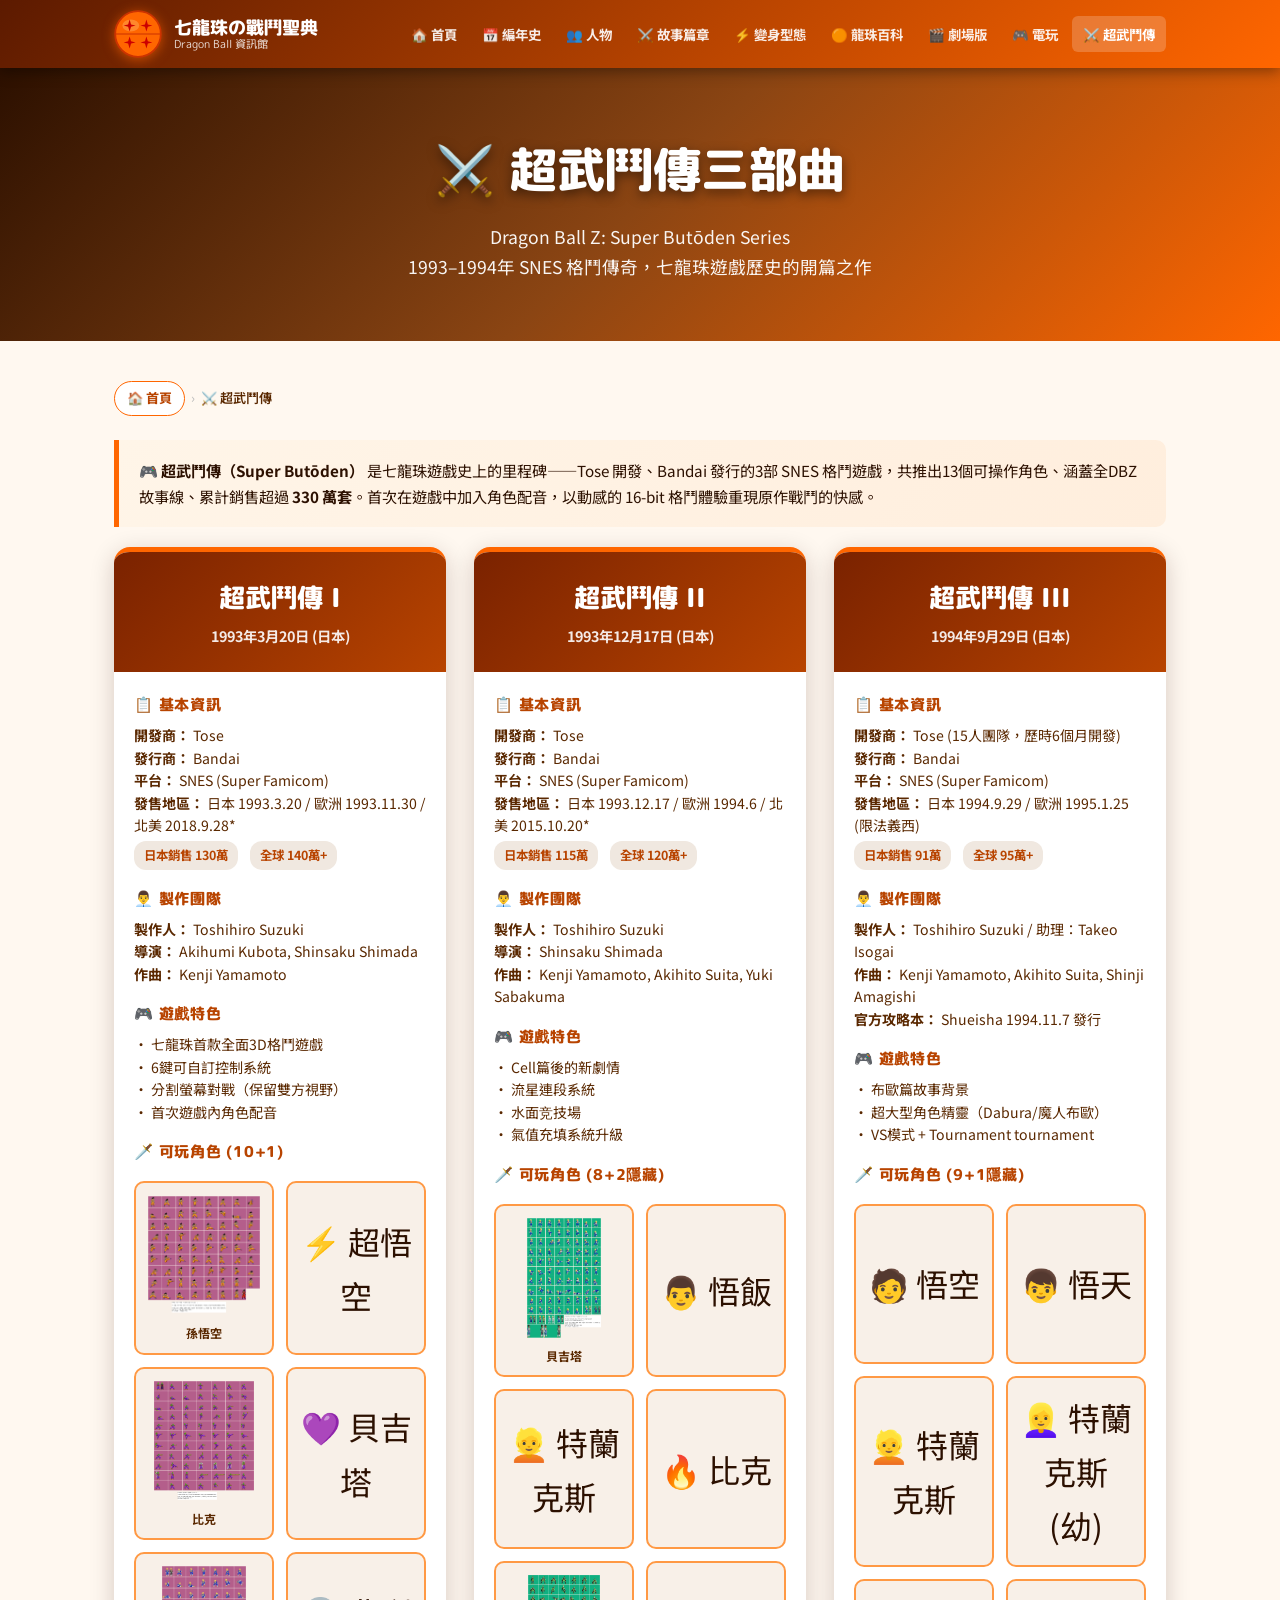
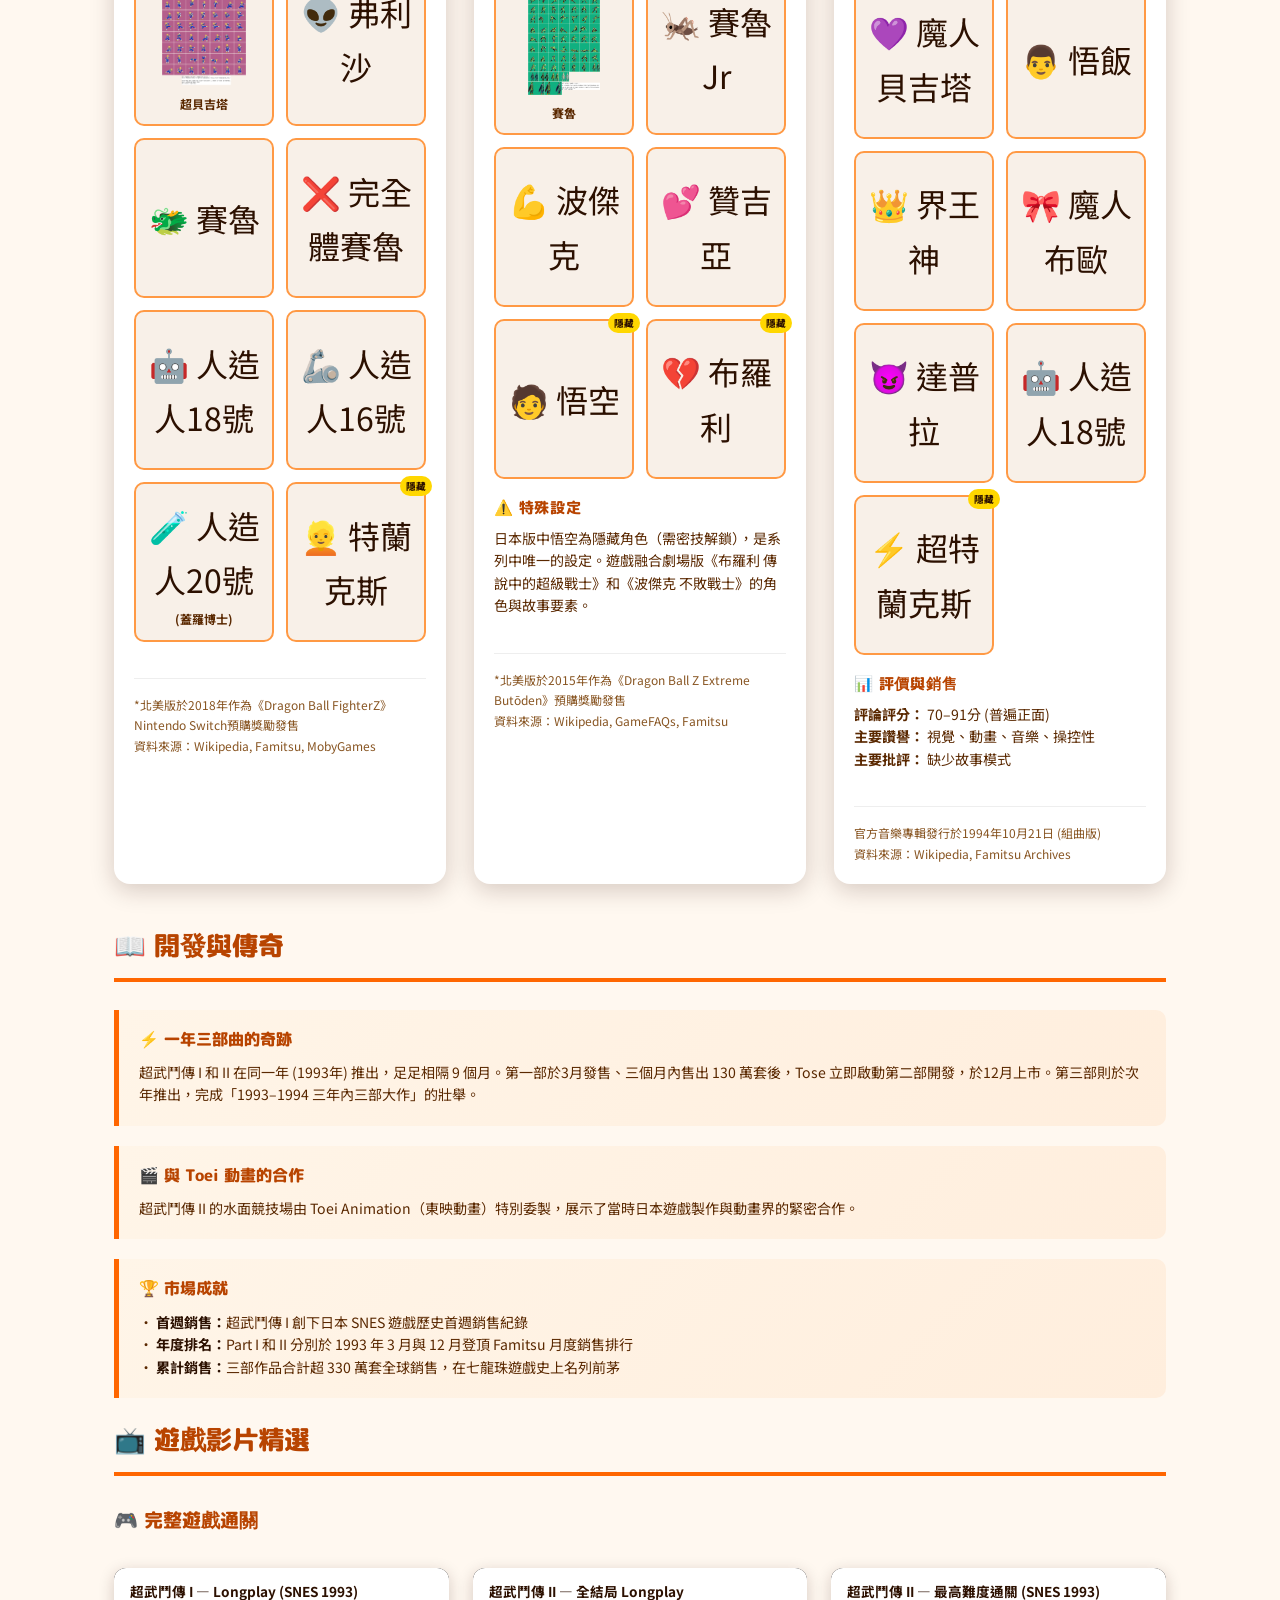
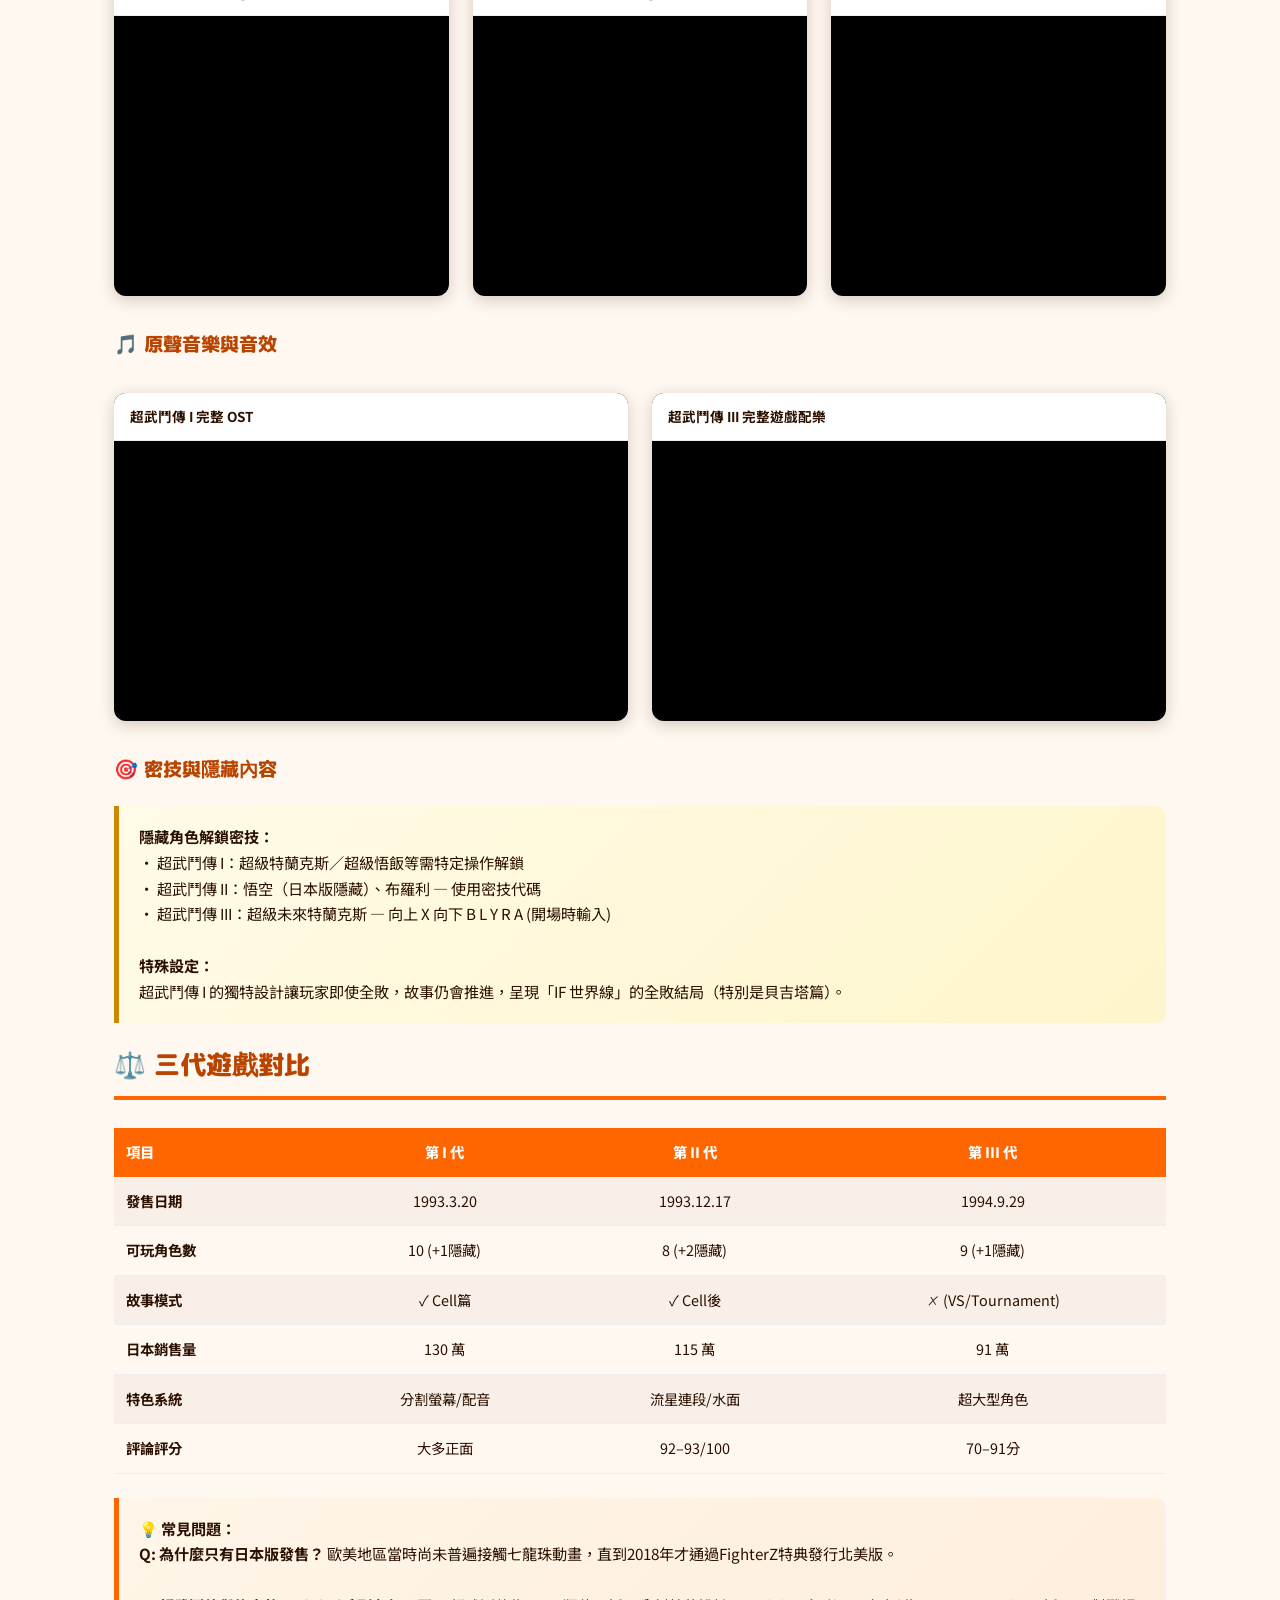
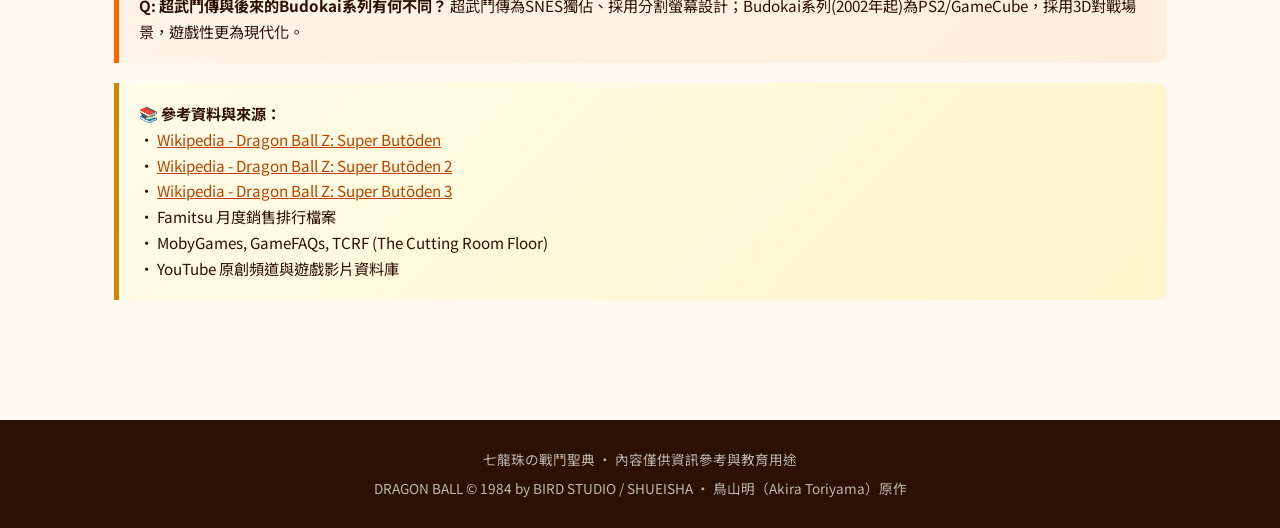
==== commit 78c7c8d5: "Update Super Butōden page: Replace emoji characters with actual game sprites 新增內容： - 下載並整合超武鬥傳遊戲角色 s" ====
--- a/butoden.html
+++ b/butoden.html
@@ -133,19 +133,33 @@
     font-size: 2rem;
     transition: all 0.2s;
     position: relative;
+    display: flex;
+    flex-direction: column;
+    align-items: center;
+    justify-content: center;
+    min-height: 160px;
   }
 
   .character-tile:hover {
     background: var(--orange-light);
     transform: scale(1.05);
+    box-shadow: 0 4px 12px rgba(255, 102, 0, 0.3);
+  }
+
+  .character-image {
+    width: 100%;
+    height: 120px;
+    object-fit: contain;
+    margin-bottom: 6px;
   }
 
   .character-name {
-    font-size: 0.7rem;
+    font-size: 0.75rem;
     color: var(--text-mid);
-    margin-top: 6px;
+    margin-top: 4px;
     font-weight: 700;
     word-break: break-word;
+    line-height: 1.3;
   }
 
   .hidden-badge {
@@ -306,11 +320,20 @@
         <div class="card-section">
           <h3>🗡️ 可玩角色 (10+1)</h3>
           <div class="character-grid">
-            <div class="character-tile">🧑 悟空</div>
+            <div class="character-tile">
+              <img src="images/butoden/butoden1_goku.png" alt="孫悟空" class="character-image">
+              <span class="character-name">孫悟空</span>
+            </div>
             <div class="character-tile">⚡ 超悟空</div>
-            <div class="character-tile">🔥 比克</div>
+            <div class="character-tile">
+              <img src="images/butoden/butoden1_piccolo.png" alt="比克" class="character-image">
+              <span class="character-name">比克</span>
+            </div>
             <div class="character-tile">💜 貝吉塔</div>
-            <div class="character-tile">⭐ 超貝吉塔</div>
+            <div class="character-tile">
+              <img src="images/butoden/butoden1_vegeta_ssj.png" alt="超貝吉塔" class="character-image">
+              <span class="character-name">超貝吉塔</span>
+            </div>
             <div class="character-tile">👽 弗利沙</div>
             <div class="character-tile">🐲 賽魯</div>
             <div class="character-tile">❌ 完全體賽魯</div>
@@ -369,11 +392,17 @@
         <div class="card-section">
           <h3>🗡️ 可玩角色 (8+2隱藏)</h3>
           <div class="character-grid">
-            <div class="character-tile">💜 貝吉塔</div>
+            <div class="character-tile">
+              <img src="images/butoden/butoden2_vegeta.png" alt="貝吉塔" class="character-image">
+              <span class="character-name">貝吉塔</span>
+            </div>
             <div class="character-tile">👨 悟飯</div>
             <div class="character-tile">👱 特蘭克斯</div>
             <div class="character-tile">🔥 比克</div>
-            <div class="character-tile">🐲 賽魯</div>
+            <div class="character-tile">
+              <img src="images/butoden/butoden2_cell.png" alt="賽魯" class="character-image">
+              <span class="character-name">賽魯</span>
+            </div>
             <div class="character-tile">🦗 賽魯Jr</div>
             <div class="character-tile">💪 波傑克</div>
             <div class="character-tile">💕 贊吉亞</div>
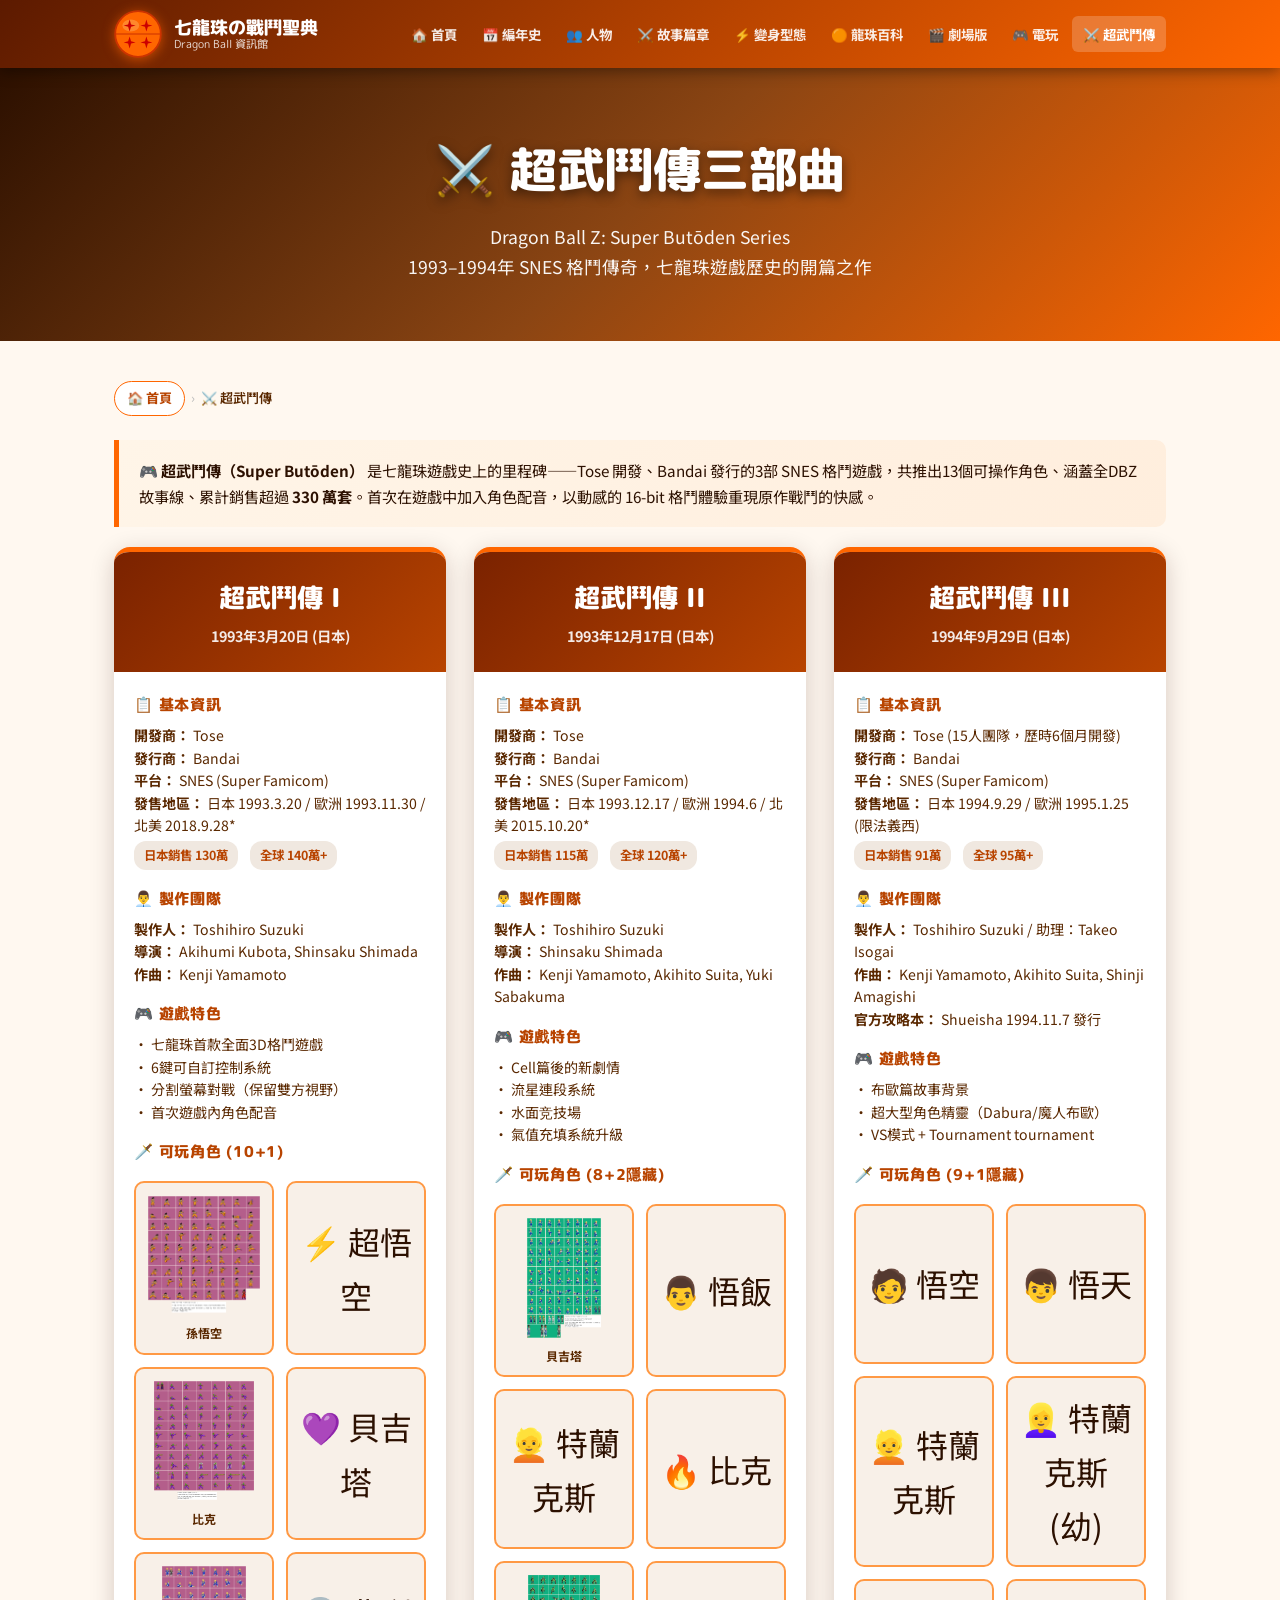
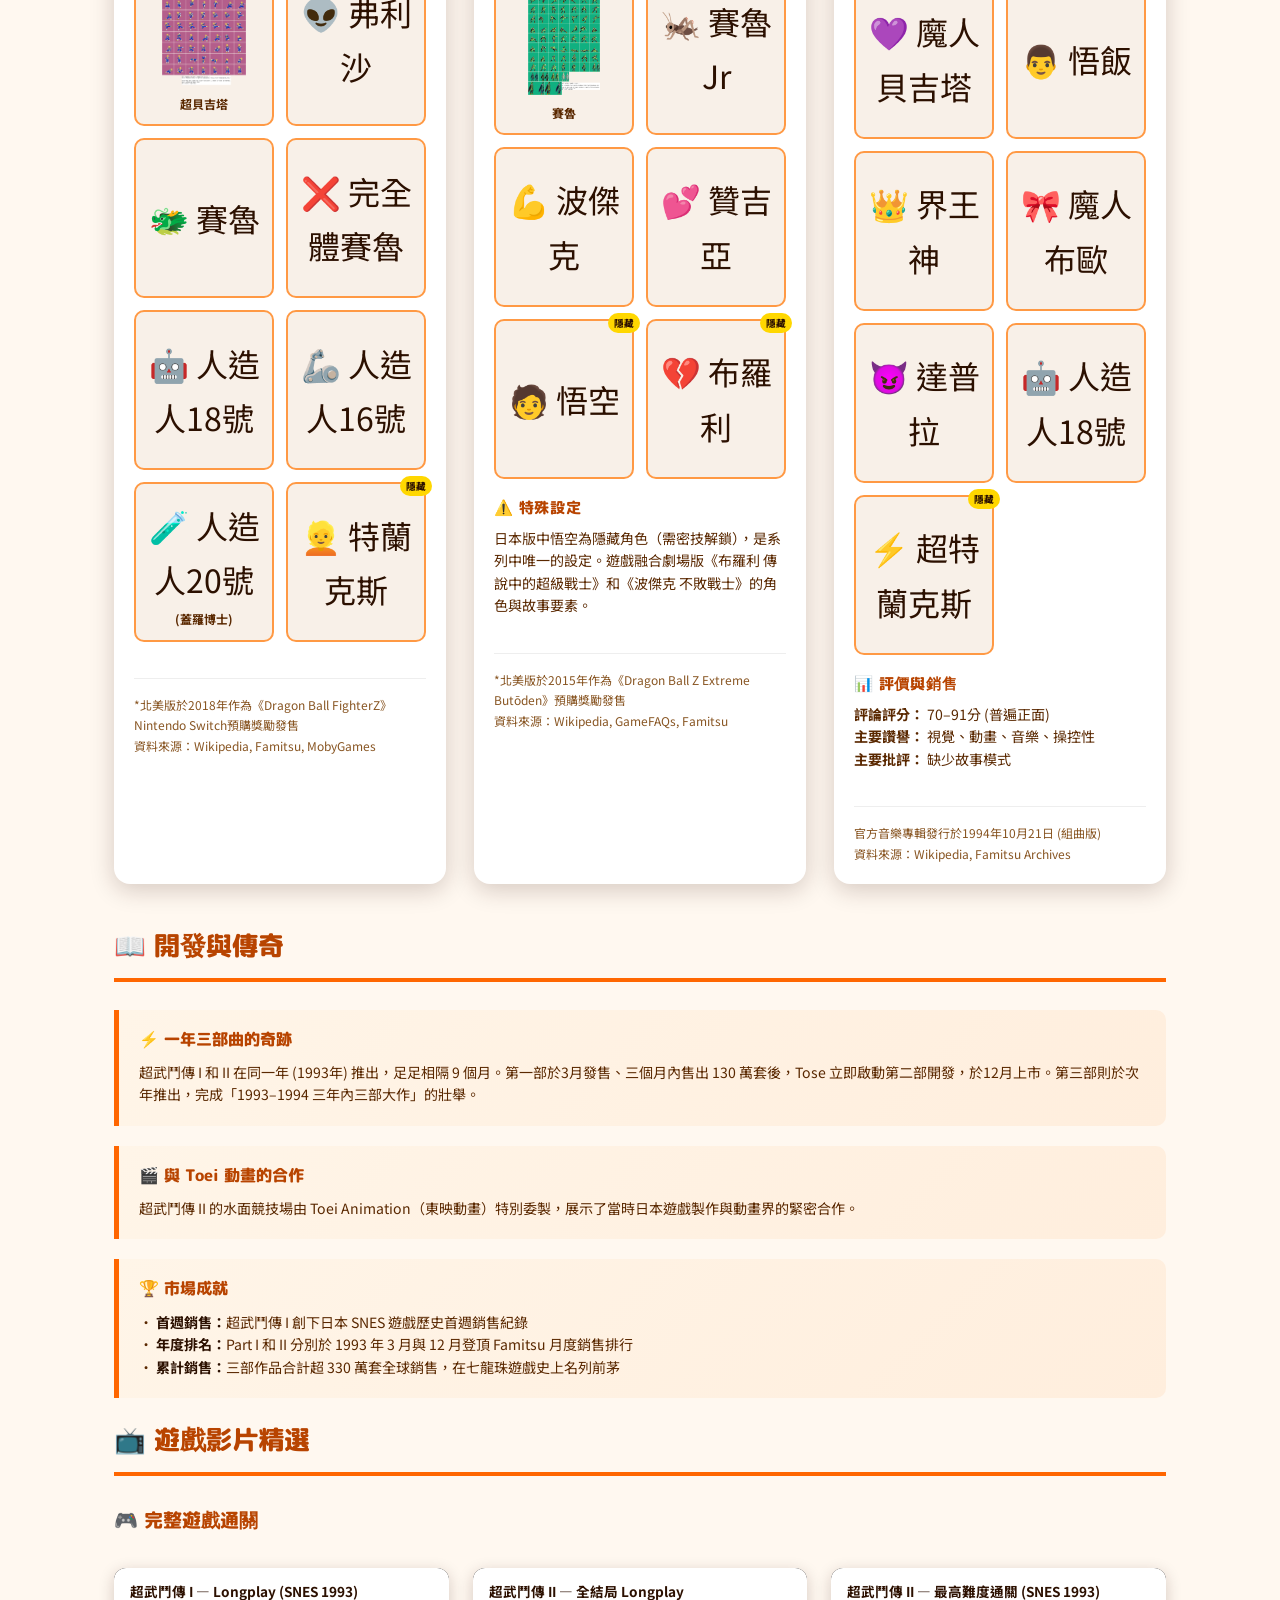
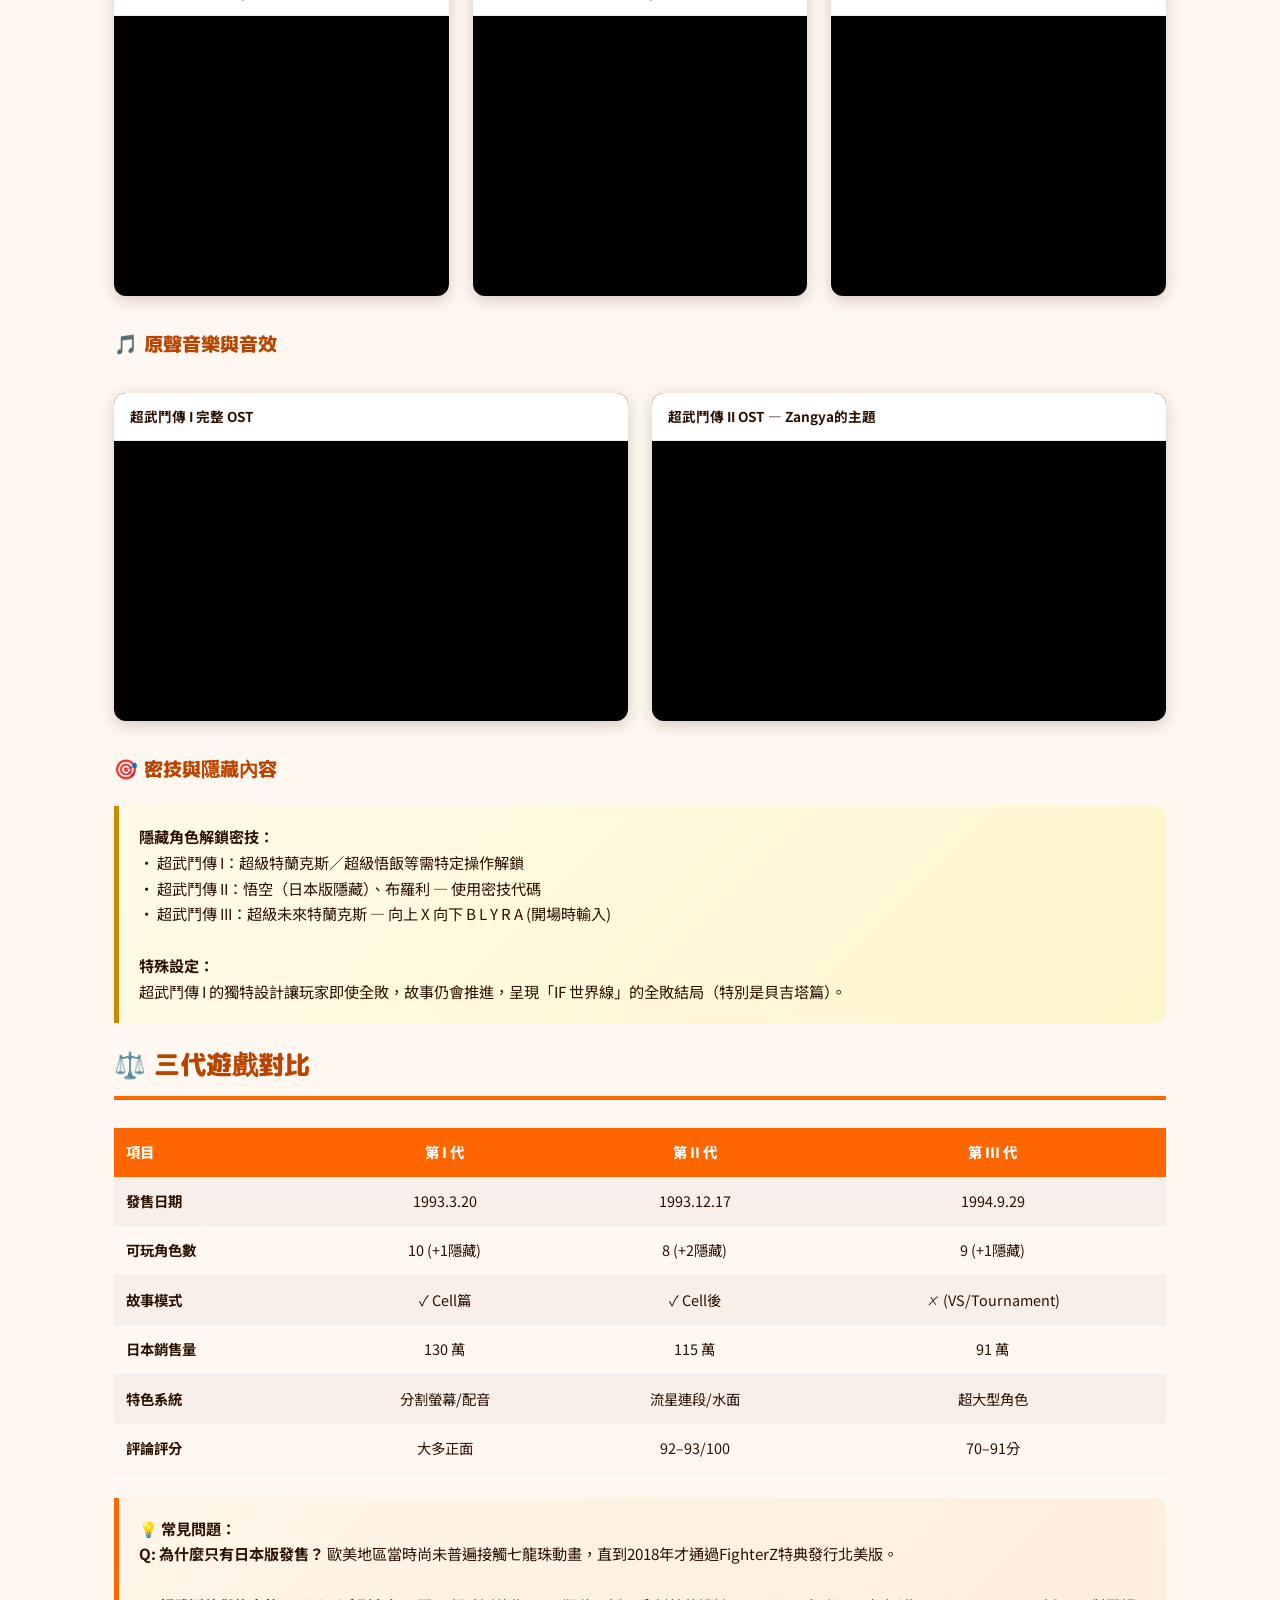
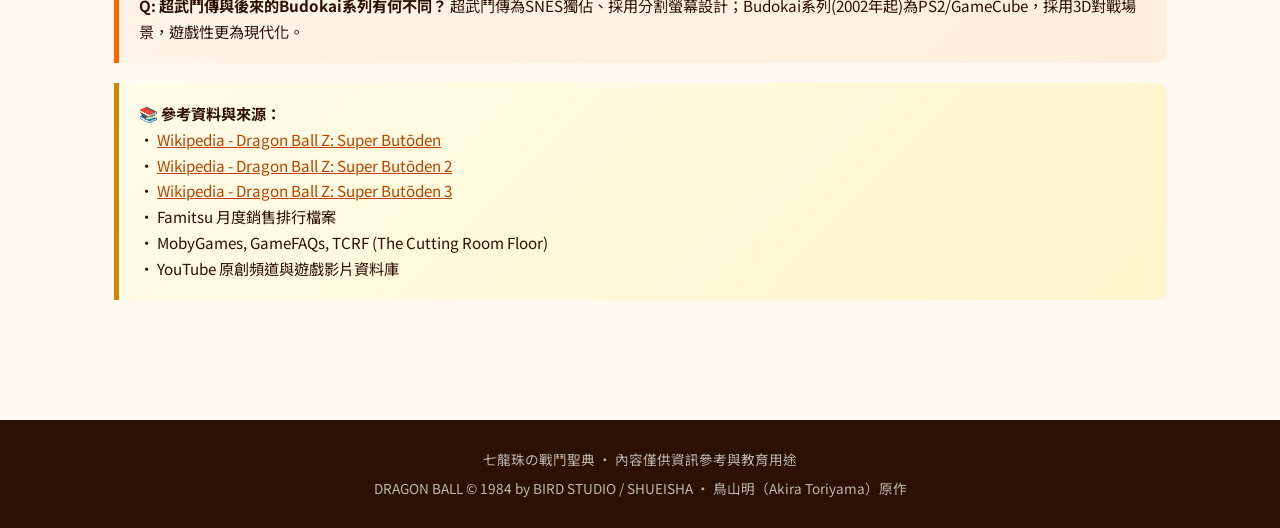
==== commit 18edc35a: "Fix YouTube video embedding: Replace invalid playlist URL with embed video 修復： - 移除無效的 YouTube 播放列表 " ====
--- a/butoden.html
+++ b/butoden.html
@@ -545,8 +545,8 @@
       <iframe src="https://www.youtube.com/embed/vi3HpzX1uLI" allowfullscreen="" loading="lazy"></iframe>
     </div>
     <div class="video-frame">
-      <div class="video-label">超武鬥傳 III 完整遊戲配樂</div>
-      <iframe src="https://www.youtube.com/playlist?list=PLhPt7n-ALrSAY9E5TZO50PSIAXJHujbZs" allowfullscreen="" loading="lazy"></iframe>
+      <div class="video-label">超武鬥傳 II OST — Zangya的主題</div>
+      <iframe src="https://www.youtube.com/embed/HvUmiwqjD2M" allowfullscreen="" loading="lazy"></iframe>
     </div>
   </div>
 
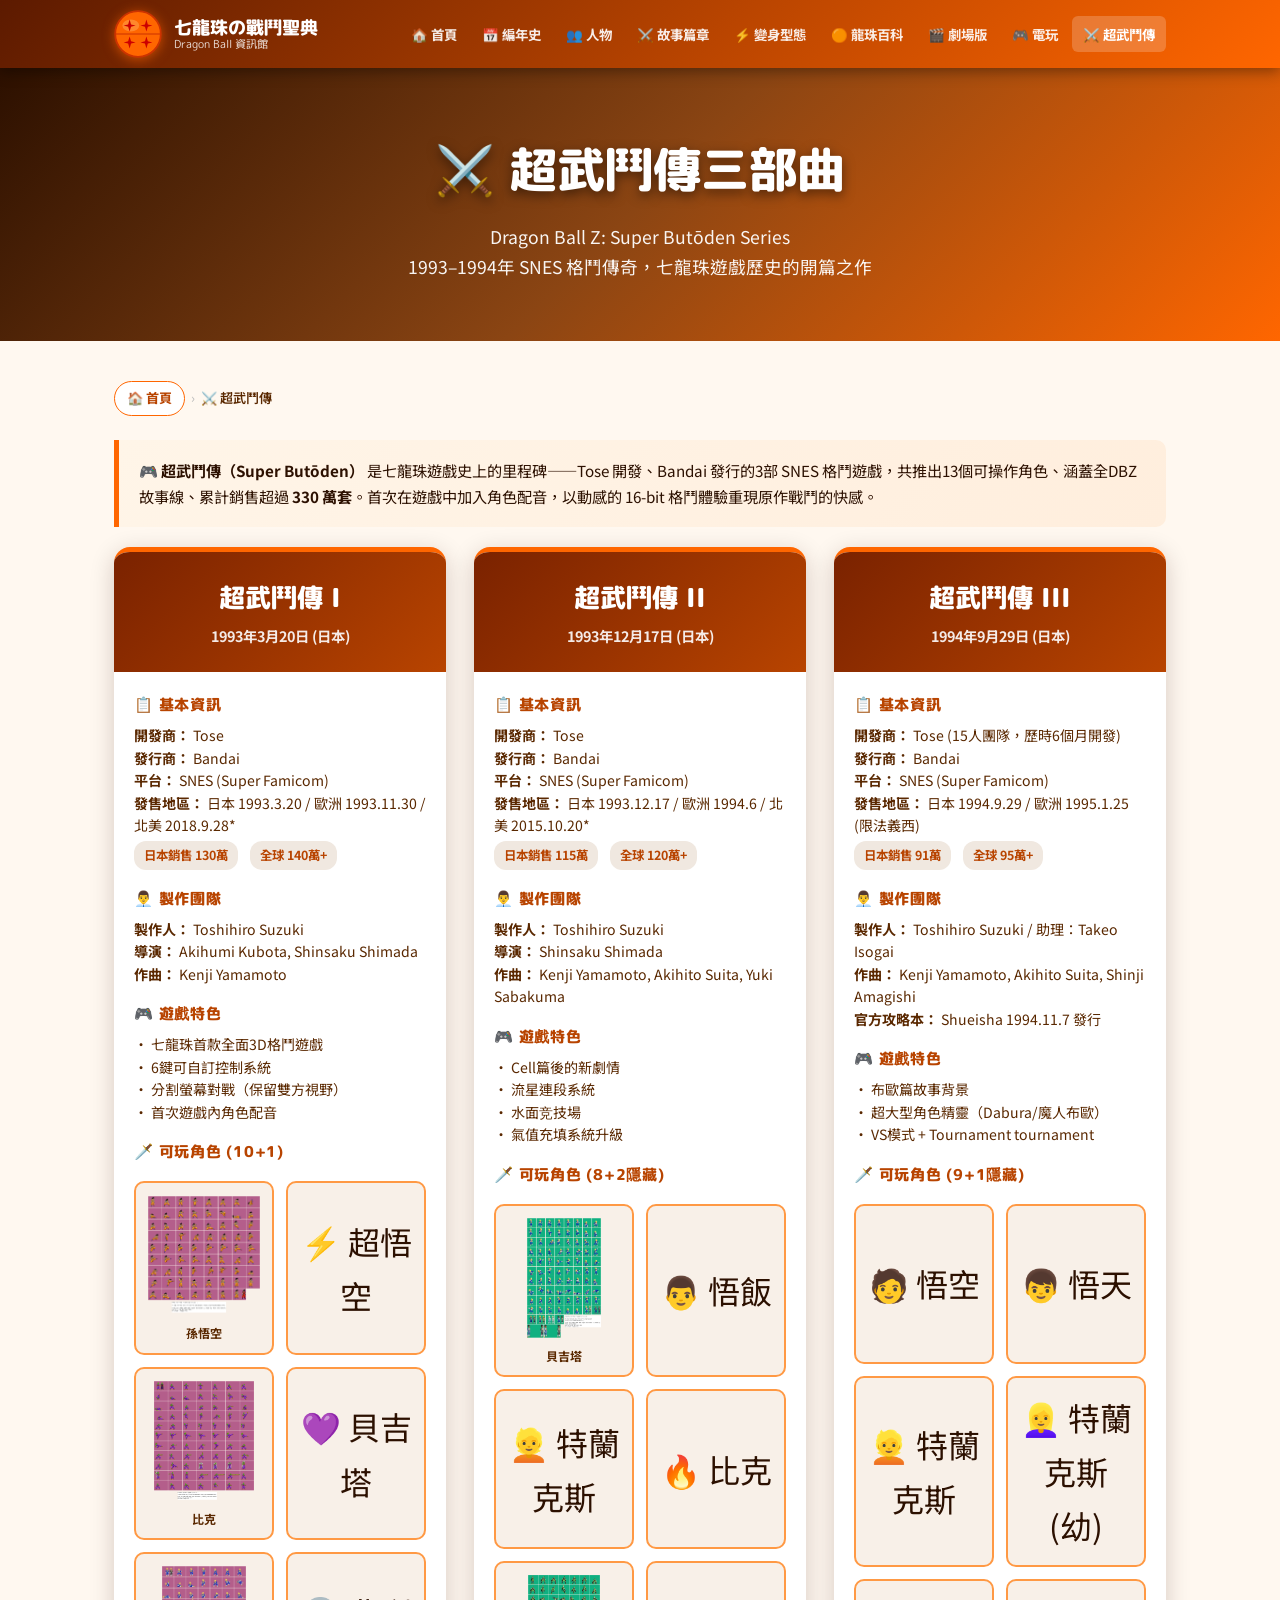
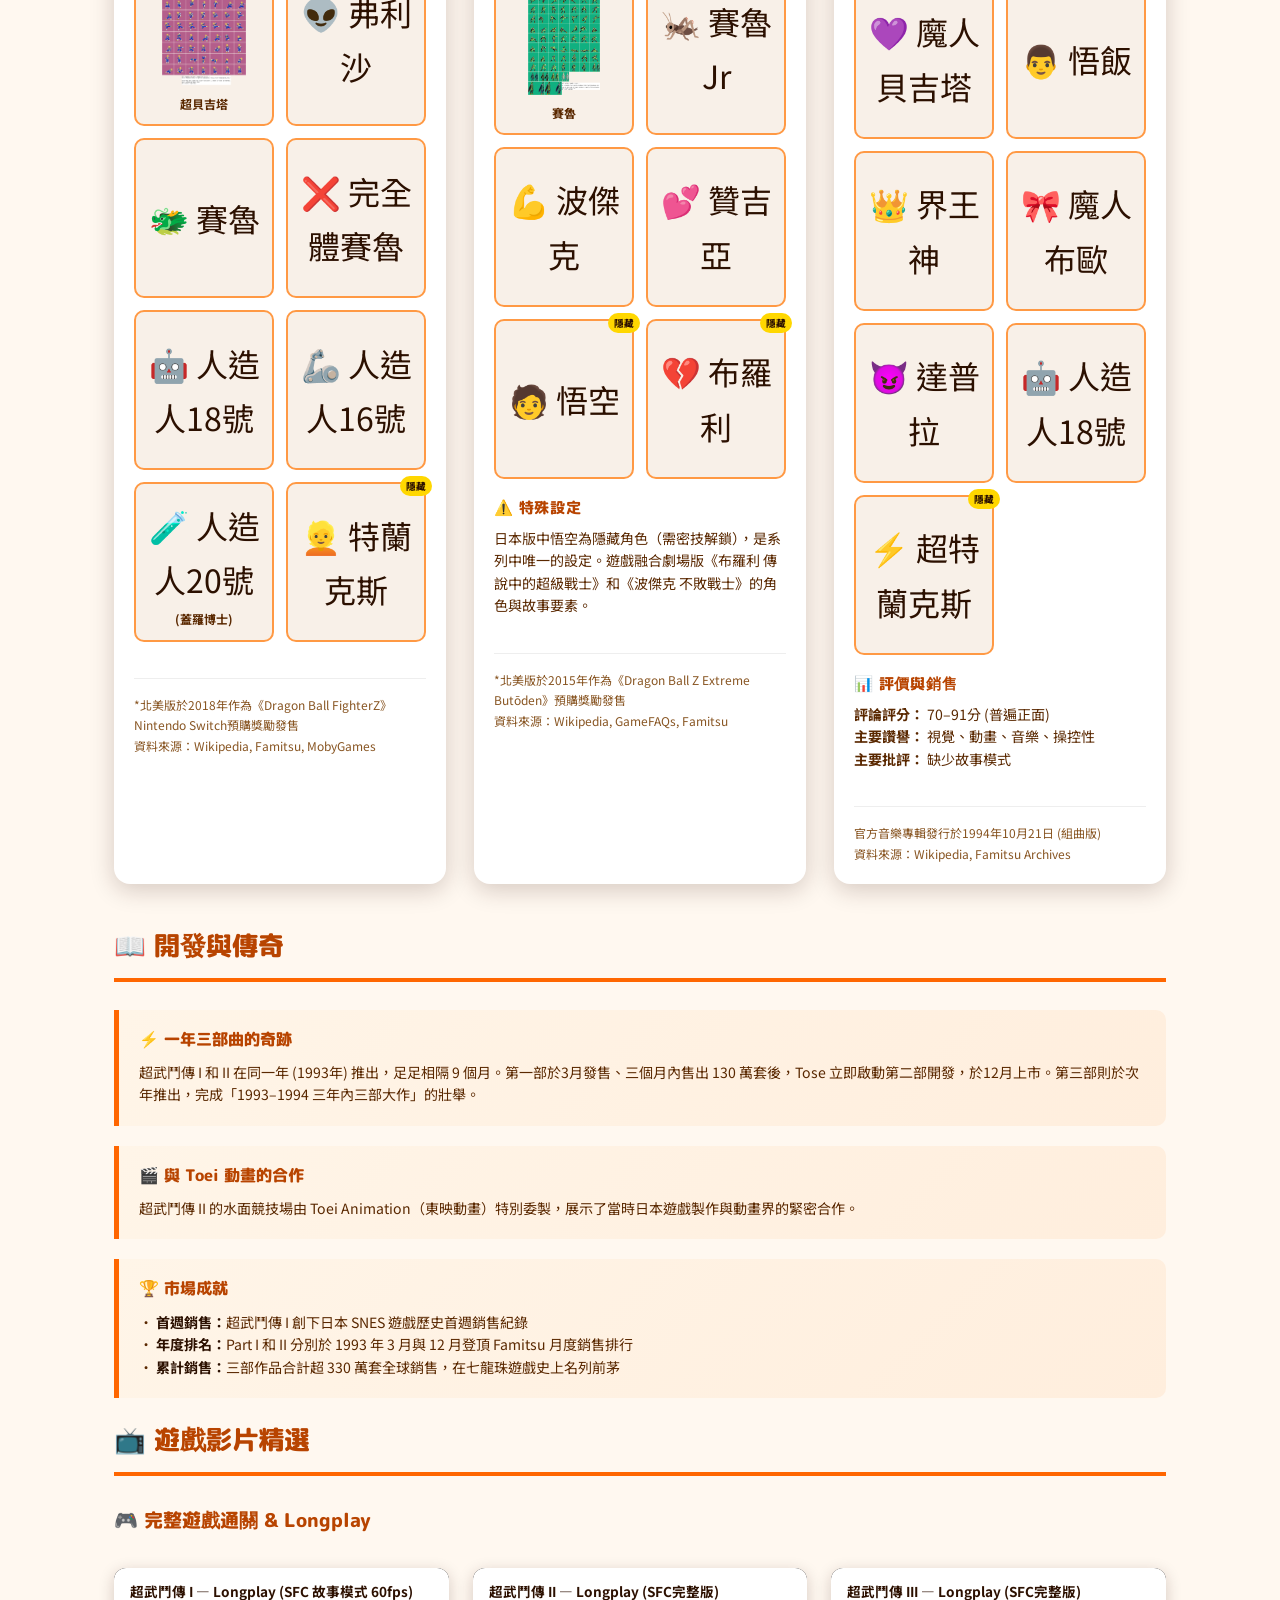
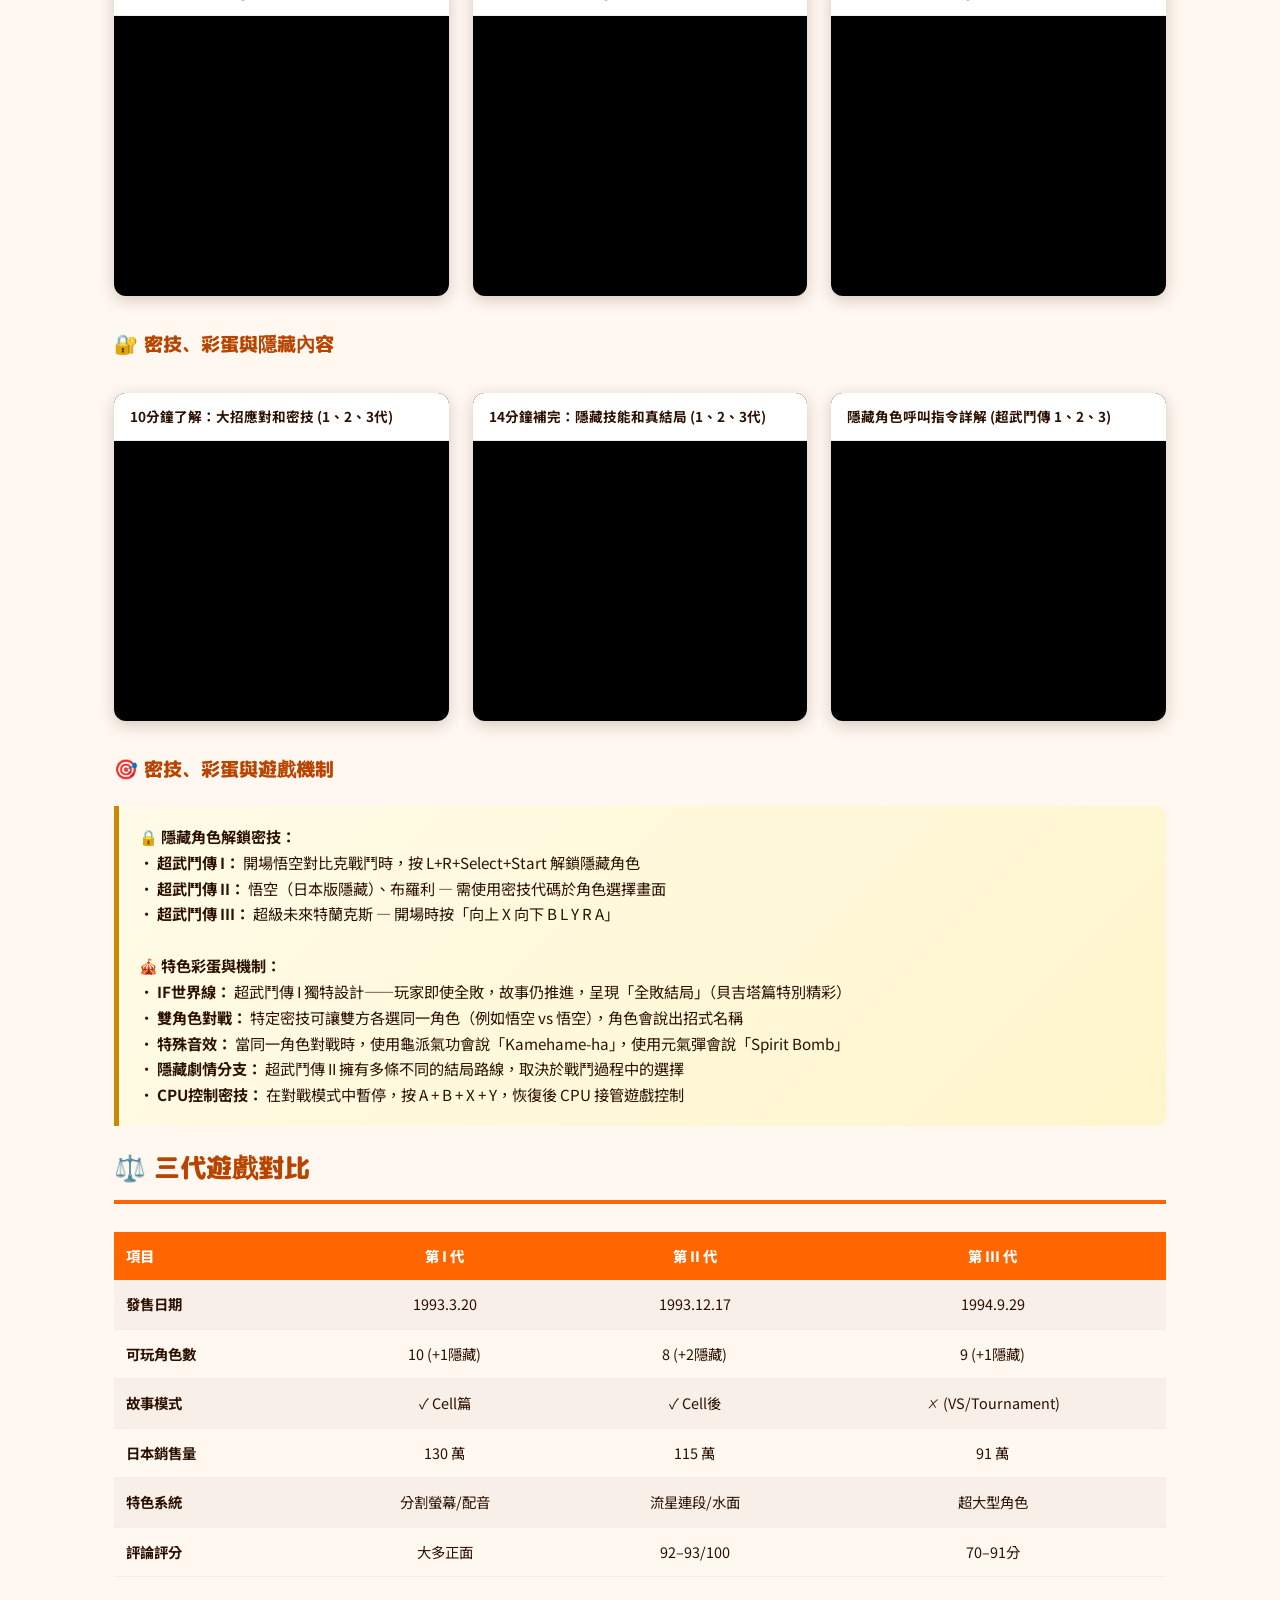
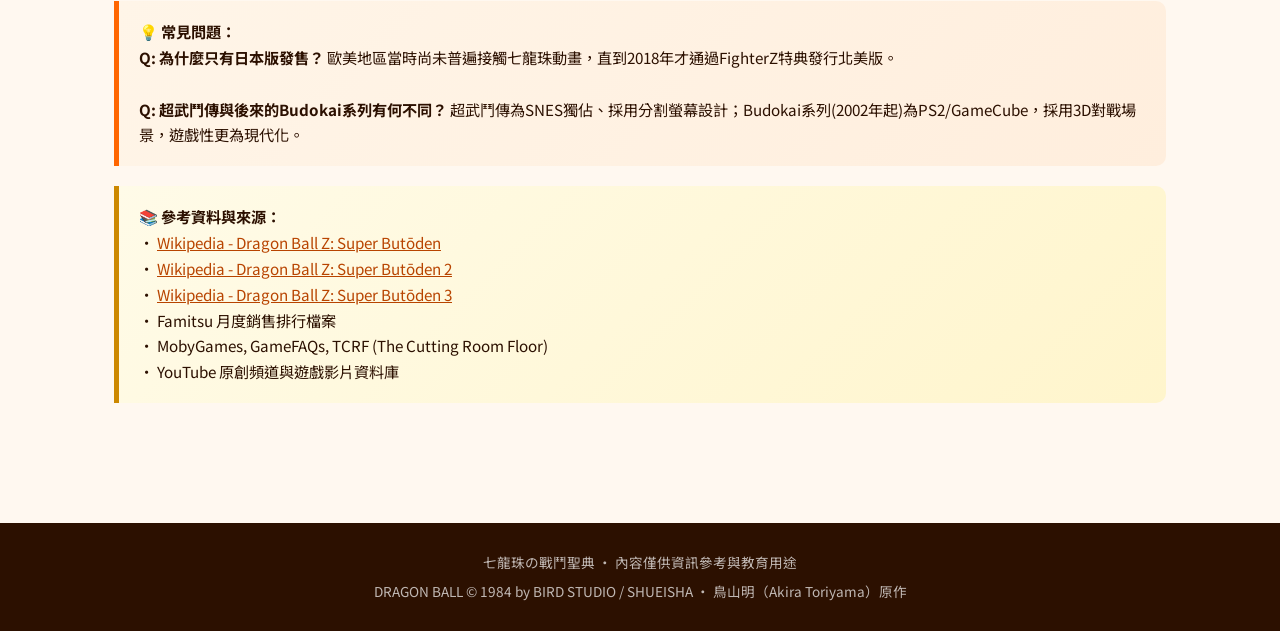
==== commit d1654e3b: "Replace unavailable YouTube videos with working ones; Add easter eggs & secrets section 改進內容： 新增視頻： " ====
--- a/butoden.html
+++ b/butoden.html
@@ -522,42 +522,50 @@
   <!-- ── YouTube 內容集錦 ── -->
   <h2 class="section-title">📺 遊戲影片精選</h2>
 
-  <h3 style="color: var(--orange-dark); margin-top: 24px; margin-bottom: 20px; font-size: 1.2rem; font-weight: 800; font-family: 'M PLUS Rounded 1c', sans-serif;">🎮 完整遊戲通關</h3>
+  <h3 style="color: var(--orange-dark); margin-top: 24px; margin-bottom: 20px; font-size: 1.2rem; font-weight: 800; font-family: 'M PLUS Rounded 1c', sans-serif;">🎮 完整遊戲通關 & Longplay</h3>
   <div class="youtube-grid">
     <div class="video-frame">
-      <div class="video-label">超武鬥傳 I — Longplay (SNES 1993)</div>
-      <iframe src="https://www.youtube.com/embed/hd9WpIw0m4A" allowfullscreen="" loading="lazy"></iframe>
+      <div class="video-label">超武鬥傳 I — Longplay (SFC 故事模式 60fps)</div>
+      <iframe src="https://www.youtube.com/embed/bNuZ43biKBM" allowfullscreen="" loading="lazy"></iframe>
     </div>
     <div class="video-frame">
-      <div class="video-label">超武鬥傳 II — 全結局 Longplay</div>
-      <iframe src="https://www.youtube.com/embed/OfUMkjT5rdw" allowfullscreen="" loading="lazy"></iframe>
+      <div class="video-label">超武鬥傳 II — Longplay (SFC完整版)</div>
+      <iframe src="https://www.youtube.com/embed/k4R8mouaTJc" allowfullscreen="" loading="lazy"></iframe>
     </div>
     <div class="video-frame">
-      <div class="video-label">超武鬥傳 II — 最高難度通關 (SNES 1993)</div>
-      <iframe src="https://www.youtube.com/embed/Cqp5C5POeCw" allowfullscreen="" loading="lazy"></iframe>
-    </div>
-  </div>
-
-  <h3 style="color: var(--orange-dark); margin-top: 32px; margin-bottom: 20px; font-size: 1.2rem; font-weight: 800; font-family: 'M PLUS Rounded 1c', sans-serif;">🎵 原聲音樂與音效</h3>
+      <div class="video-label">超武鬥傳 III — Longplay (SFC完整版)</div>
+      <iframe src="https://www.youtube.com/embed/oNxPbES7AgM" allowfullscreen="" loading="lazy"></iframe>
+    </div>
+  </div>
+
+  <h3 style="color: var(--orange-dark); margin-top: 32px; margin-bottom: 20px; font-size: 1.2rem; font-weight: 800; font-family: 'M PLUS Rounded 1c', sans-serif;">🔐 密技、彩蛋與隱藏內容</h3>
   <div class="youtube-grid">
     <div class="video-frame">
-      <div class="video-label">超武鬥傳 I 完整 OST</div>
-      <iframe src="https://www.youtube.com/embed/vi3HpzX1uLI" allowfullscreen="" loading="lazy"></iframe>
+      <div class="video-label">10分鐘了解：大招應對和密技 (1、2、3代)</div>
+      <iframe src="https://www.youtube.com/embed/aNpW6i5-h3c" allowfullscreen="" loading="lazy"></iframe>
     </div>
     <div class="video-frame">
-      <div class="video-label">超武鬥傳 II OST — Zangya的主題</div>
-      <iframe src="https://www.youtube.com/embed/HvUmiwqjD2M" allowfullscreen="" loading="lazy"></iframe>
-    </div>
-  </div>
-
-  <h3 style="color: var(--orange-dark); margin-top: 32px; margin-bottom: 20px; font-size: 1.2rem; font-weight: 800; font-family: 'M PLUS Rounded 1c', sans-serif;">🎯 密技與隱藏內容</h3>
+      <div class="video-label">14分鐘補完：隱藏技能和真結局 (1、2、3代)</div>
+      <iframe src="https://www.youtube.com/embed/qlxvR22t7IQ" allowfullscreen="" loading="lazy"></iframe>
+    </div>
+    <div class="video-frame">
+      <div class="video-label">隱藏角色呼叫指令詳解 (超武鬥傳 1、2、3)</div>
+      <iframe src="https://www.youtube.com/embed/sW0dOVzdHYQ" allowfullscreen="" loading="lazy"></iframe>
+    </div>
+  </div>
+
+  <h3 style="color: var(--orange-dark); margin-top: 32px; margin-bottom: 20px; font-size: 1.2rem; font-weight: 800; font-family: 'M PLUS Rounded 1c', sans-serif;">🎯 密技、彩蛋與遊戲機制</h3>
   <div class="highlight-box gold">
-    <p><strong>隱藏角色解鎖密技：</strong><br>
-    • 超武鬥傳 I：超級特蘭克斯／超級悟飯等需特定操作解鎖<br>
-    • 超武鬥傳 II：悟空（日本版隱藏）、布羅利 — 使用密技代碼<br>
-    • 超武鬥傳 III：超級未來特蘭克斯 — 向上 X 向下 B L Y R A (開場時輸入)<br><br>
-    <strong>特殊設定：</strong><br>
-    超武鬥傳 I 的獨特設計讓玩家即使全敗，故事仍會推進，呈現「IF 世界線」的全敗結局（特別是貝吉塔篇）。</p>
+    <p><strong>🔒 隱藏角色解鎖密技：</strong><br>
+    • <strong>超武鬥傳 I：</strong> 開場悟空對比克戰鬥時，按 L+R+Select+Start 解鎖隱藏角色<br>
+    • <strong>超武鬥傳 II：</strong> 悟空（日本版隱藏）、布羅利 — 需使用密技代碼於角色選擇畫面<br>
+    • <strong>超武鬥傳 III：</strong> 超級未來特蘭克斯 — 開場時按「向上 X 向下 B L Y R A」<br><br>
+    <strong>🎪 特色彩蛋與機制：</strong><br>
+    • <strong>IF世界線：</strong> 超武鬥傳 I 獨特設計——玩家即使全敗，故事仍推進，呈現「全敗結局」（貝吉塔篇特別精彩）<br>
+    • <strong>雙角色對戰：</strong> 特定密技可讓雙方各選同一角色（例如悟空 vs 悟空），角色會說出招式名稱<br>
+    • <strong>特殊音效：</strong> 當同一角色對戰時，使用龜派氣功會說「Kamehame-ha」，使用元氣彈會說「Spirit Bomb」<br>
+    • <strong>隱藏劇情分支：</strong> 超武鬥傳 II 擁有多條不同的結局路線，取決於戰鬥過程中的選擇<br>
+    • <strong>CPU控制密技：</strong> 在對戰模式中暫停，按 A + B + X + Y，恢復後 CPU 接管遊戲控制</p>
   </div>
 
   <!-- ── 遊戲對比表 ── -->
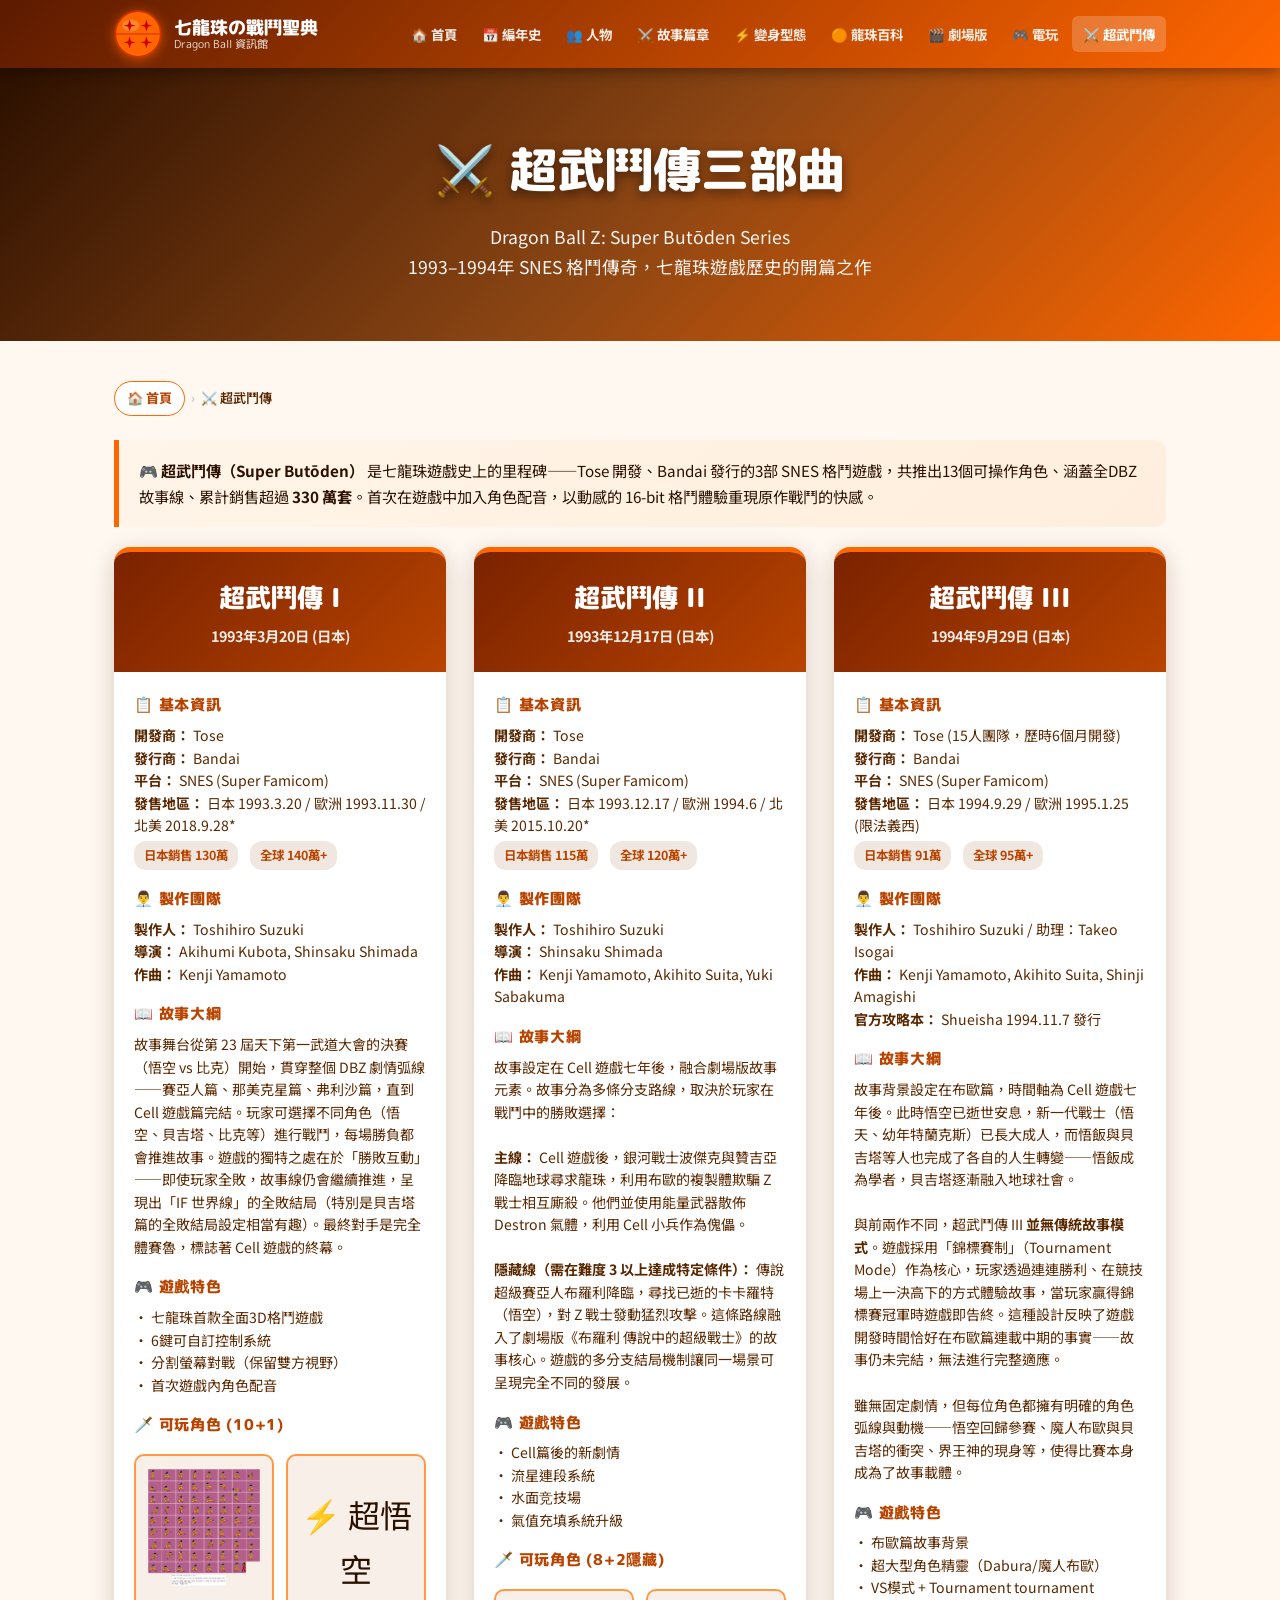
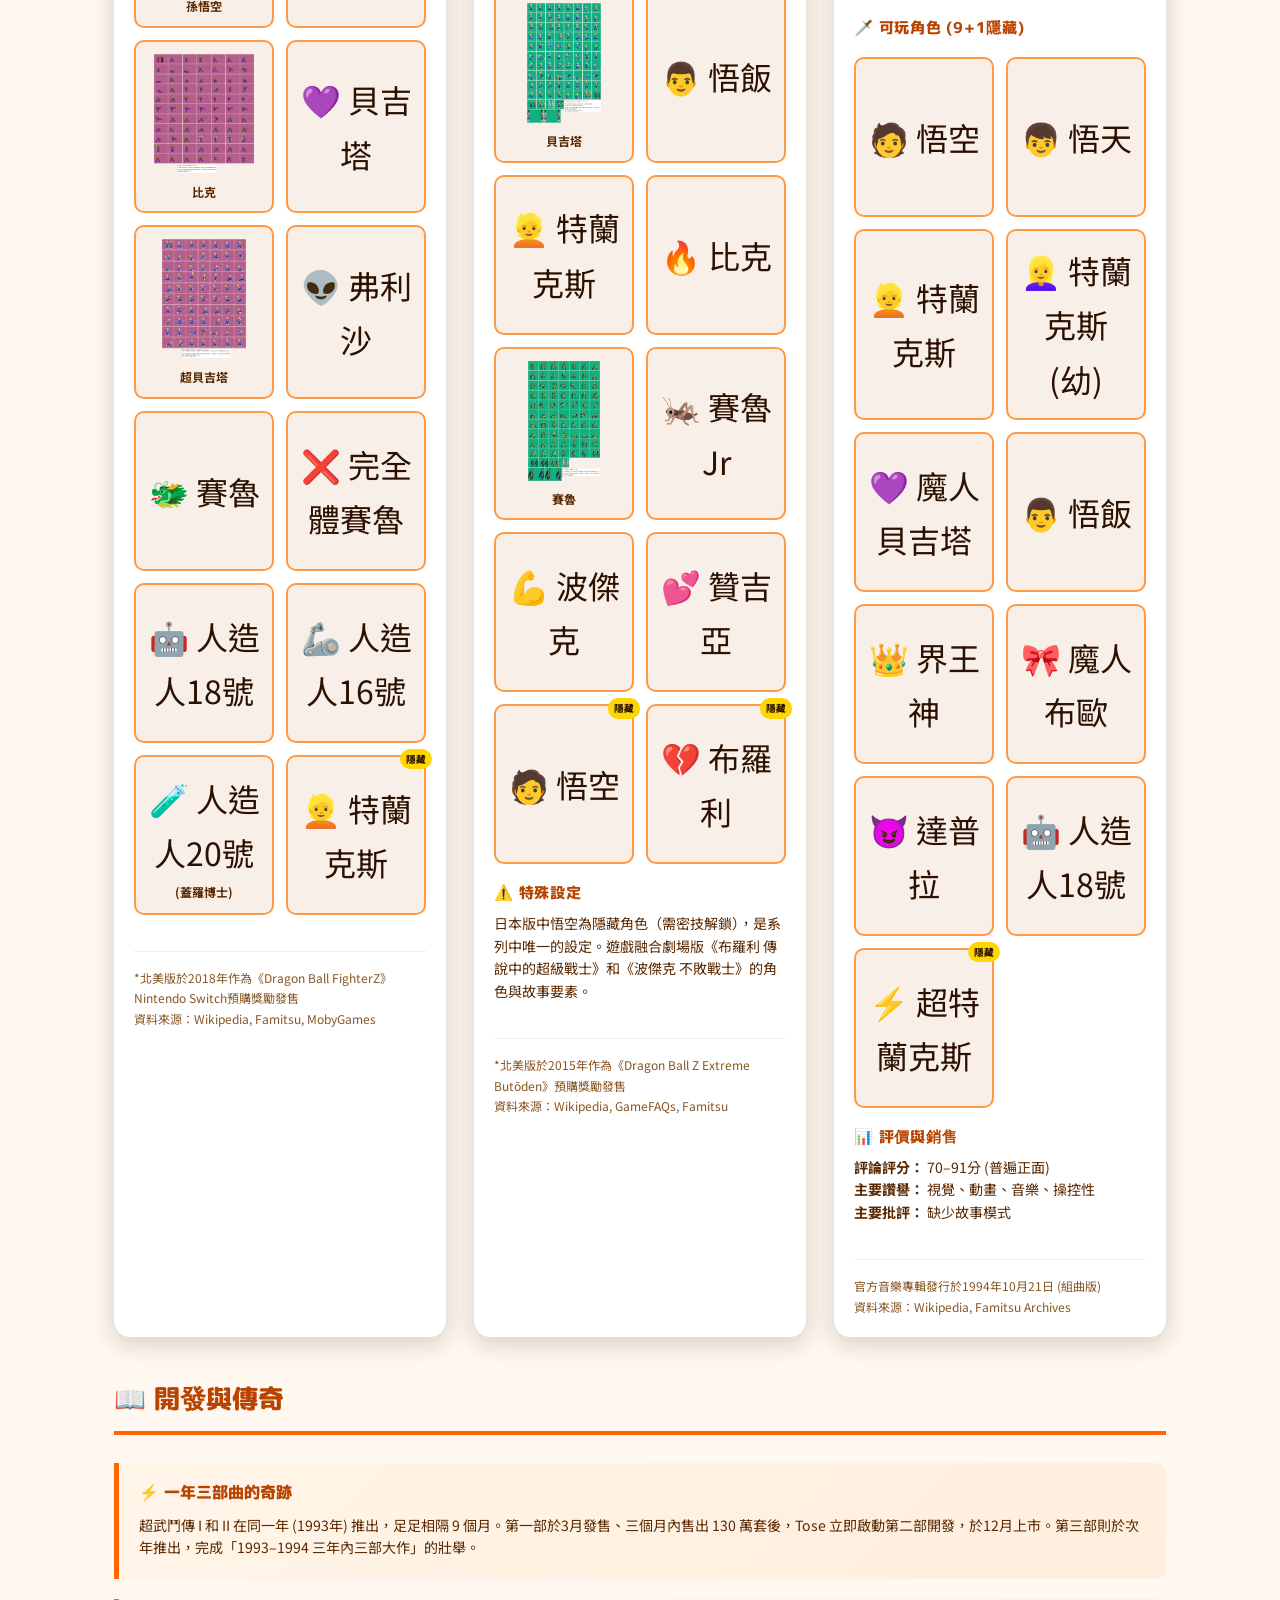
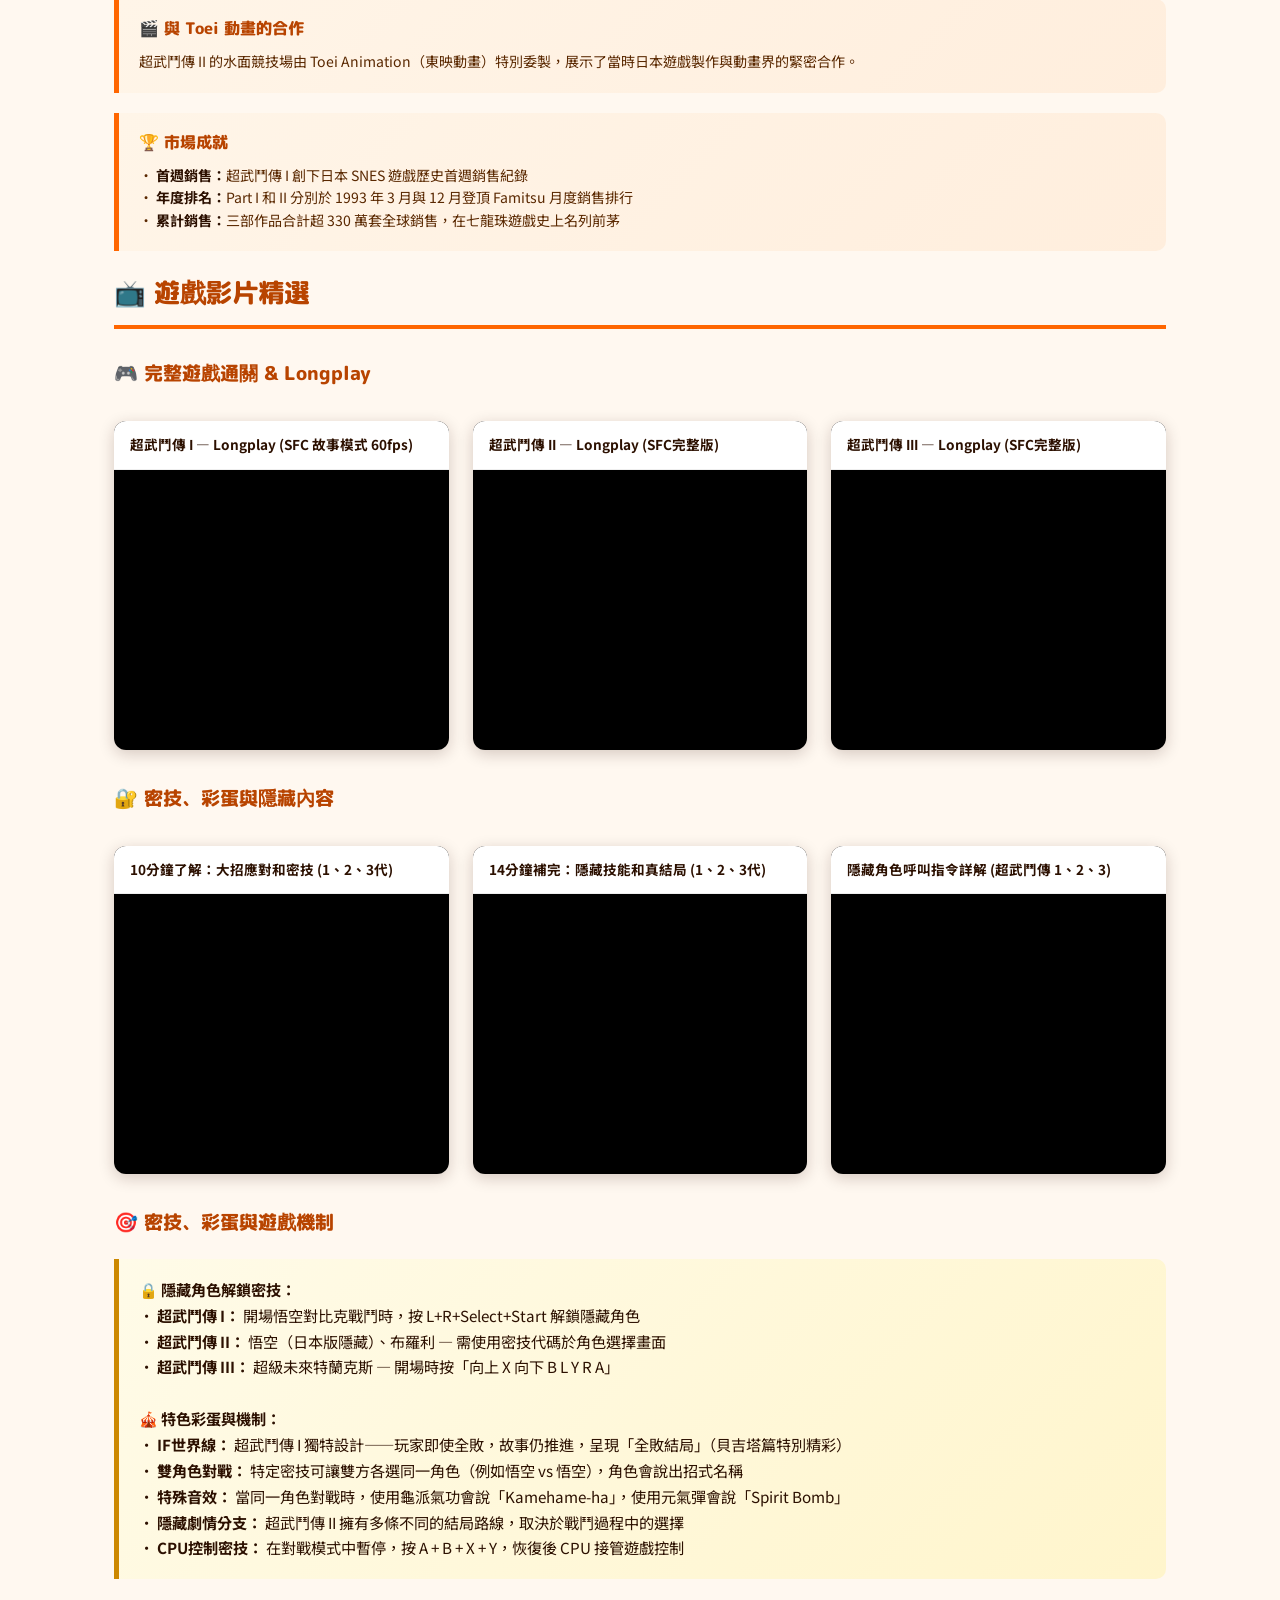
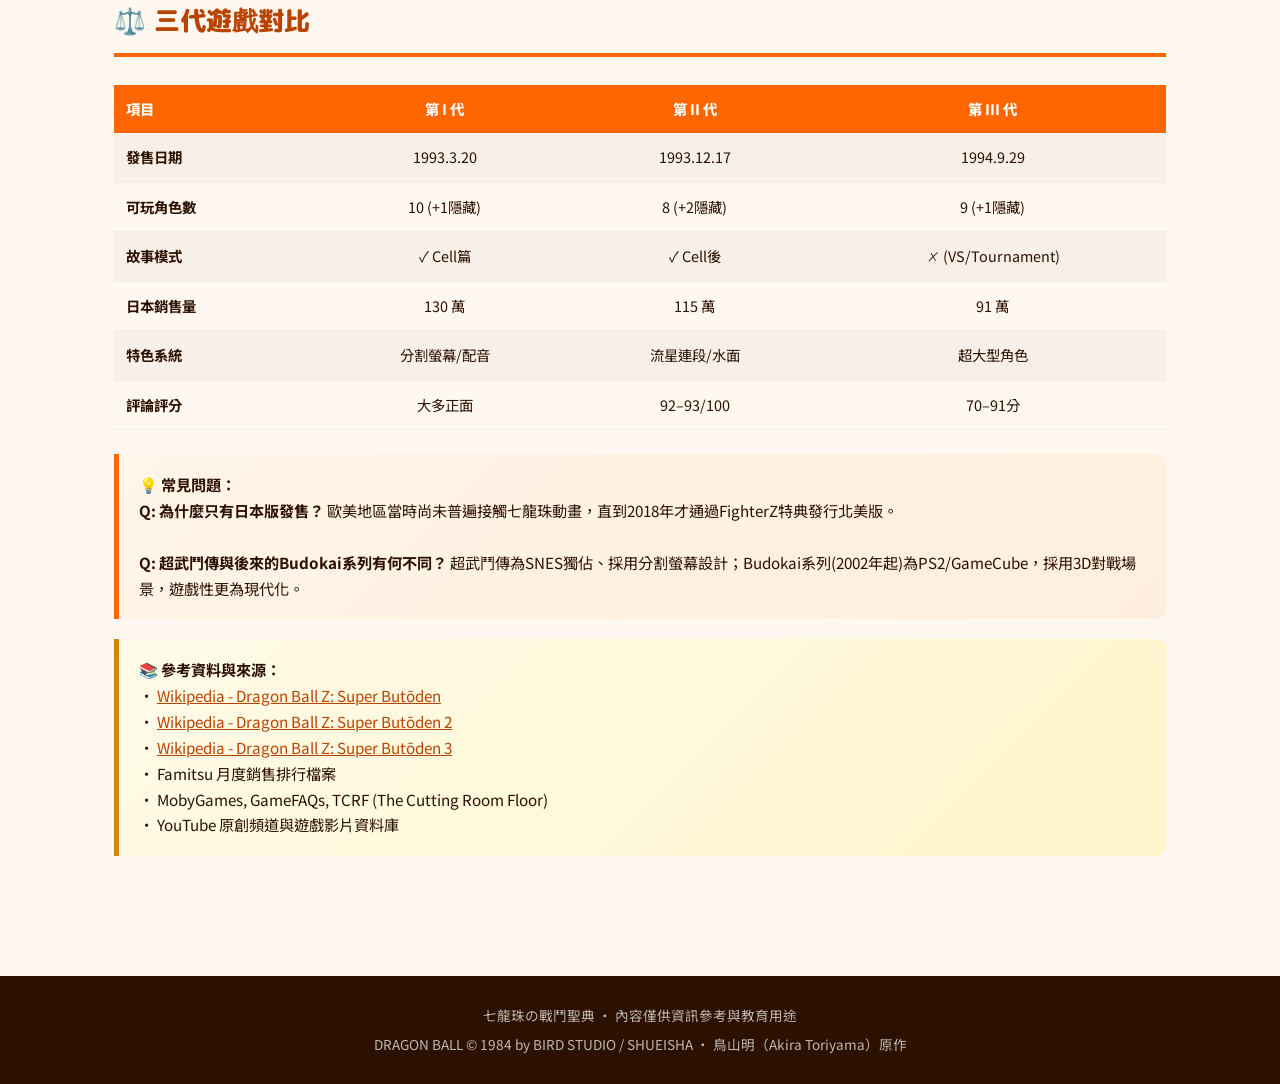
==== commit a84dd89d: "Add story synopsis for all three Super Butōden games 新增內容： ✅ 超武鬥傳 I — 故事大綱   - 從第23屆武道大會決賽到Cell遊戲完結 " ====
--- a/butoden.html
+++ b/butoden.html
@@ -310,6 +310,11 @@
         </div>
 
         <div class="card-section">
+          <h3>📖 故事大綱</h3>
+          <p>故事舞台從第 23 屆天下第一武道大會的決賽（悟空 vs 比克）開始，貫穿整個 DBZ 劇情弧線——賽亞人篇、那美克星篇、弗利沙篇，直到 Cell 遊戲篇完結。玩家可選擇不同角色（悟空、貝吉塔、比克等）進行戰鬥，每場勝負都會推進故事。遊戲的獨特之處在於「勝敗互動」——即使玩家全敗，故事線仍會繼續推進，呈現出「IF 世界線」的全敗結局（特別是貝吉塔篇的全敗結局設定相當有趣）。最終對手是完全體賽魯，標誌著 Cell 遊戲的終幕。</p>
+        </div>
+
+        <div class="card-section">
           <h3>🎮 遊戲特色</h3>
           <p>• 七龍珠首款全面3D格鬥遊戲<br>
           • 6鍵可自訂控制系統<br>
@@ -382,6 +387,13 @@
         </div>
 
         <div class="card-section">
+          <h3>📖 故事大綱</h3>
+          <p>故事設定在 Cell 遊戲七年後，融合劇場版故事元素。故事分為多條分支路線，取決於玩家在戰鬥中的勝敗選擇：<br><br>
+          <strong>主線：</strong> Cell 遊戲後，銀河戰士波傑克與贊吉亞降臨地球尋求龍珠，利用布歐的複製體欺騙 Z 戰士相互廝殺。他們並使用能量武器散佈 Destron 氣體，利用 Cell 小兵作為傀儡。<br><br>
+          <strong>隱藏線（需在難度 3 以上達成特定條件）：</strong> 傳說超級賽亞人布羅利降臨，尋找已逝的卡卡羅特（悟空），對 Z 戰士發動猛烈攻擊。這條路線融入了劇場版《布羅利 傳說中的超級戰士》的故事核心。遊戲的多分支結局機制讓同一場景可呈現完全不同的發展。</p>
+        </div>
+
+        <div class="card-section">
           <h3>🎮 遊戲特色</h3>
           <p>• Cell篇後的新劇情<br>
           • 流星連段系統<br>
@@ -454,6 +466,13 @@
           <p><strong>製作人：</strong> Toshihiro Suzuki / 助理：Takeo Isogai</p>
           <p><strong>作曲：</strong> Kenji Yamamoto, Akihito Suita, Shinji Amagishi</p>
           <p><strong>官方攻略本：</strong> Shueisha 1994.11.7 發行</p>
+        </div>
+
+        <div class="card-section">
+          <h3>📖 故事大綱</h3>
+          <p>故事背景設定在布歐篇，時間軸為 Cell 遊戲七年後。此時悟空已逝世安息，新一代戰士（悟天、幼年特蘭克斯）已長大成人，而悟飯與貝吉塔等人也完成了各自的人生轉變——悟飯成為學者，貝吉塔逐漸融入地球社會。<br><br>
+          與前兩作不同，超武鬥傳 III <strong>並無傳統故事模式</strong>。遊戲採用「錦標賽制」（Tournament Mode）作為核心，玩家透過連連勝利、在競技場上一決高下的方式體驗故事，當玩家贏得錦標賽冠軍時遊戲即告終。這種設計反映了遊戲開發時間恰好在布歐篇連載中期的事實——故事仍未完結，無法進行完整適應。<br><br>
+          雖無固定劇情，但每位角色都擁有明確的角色弧線與動機——悟空回歸參賽、魔人布歐與貝吉塔的衝突、界王神的現身等，使得比賽本身成為了故事載體。</p>
         </div>
 
         <div class="card-section">
